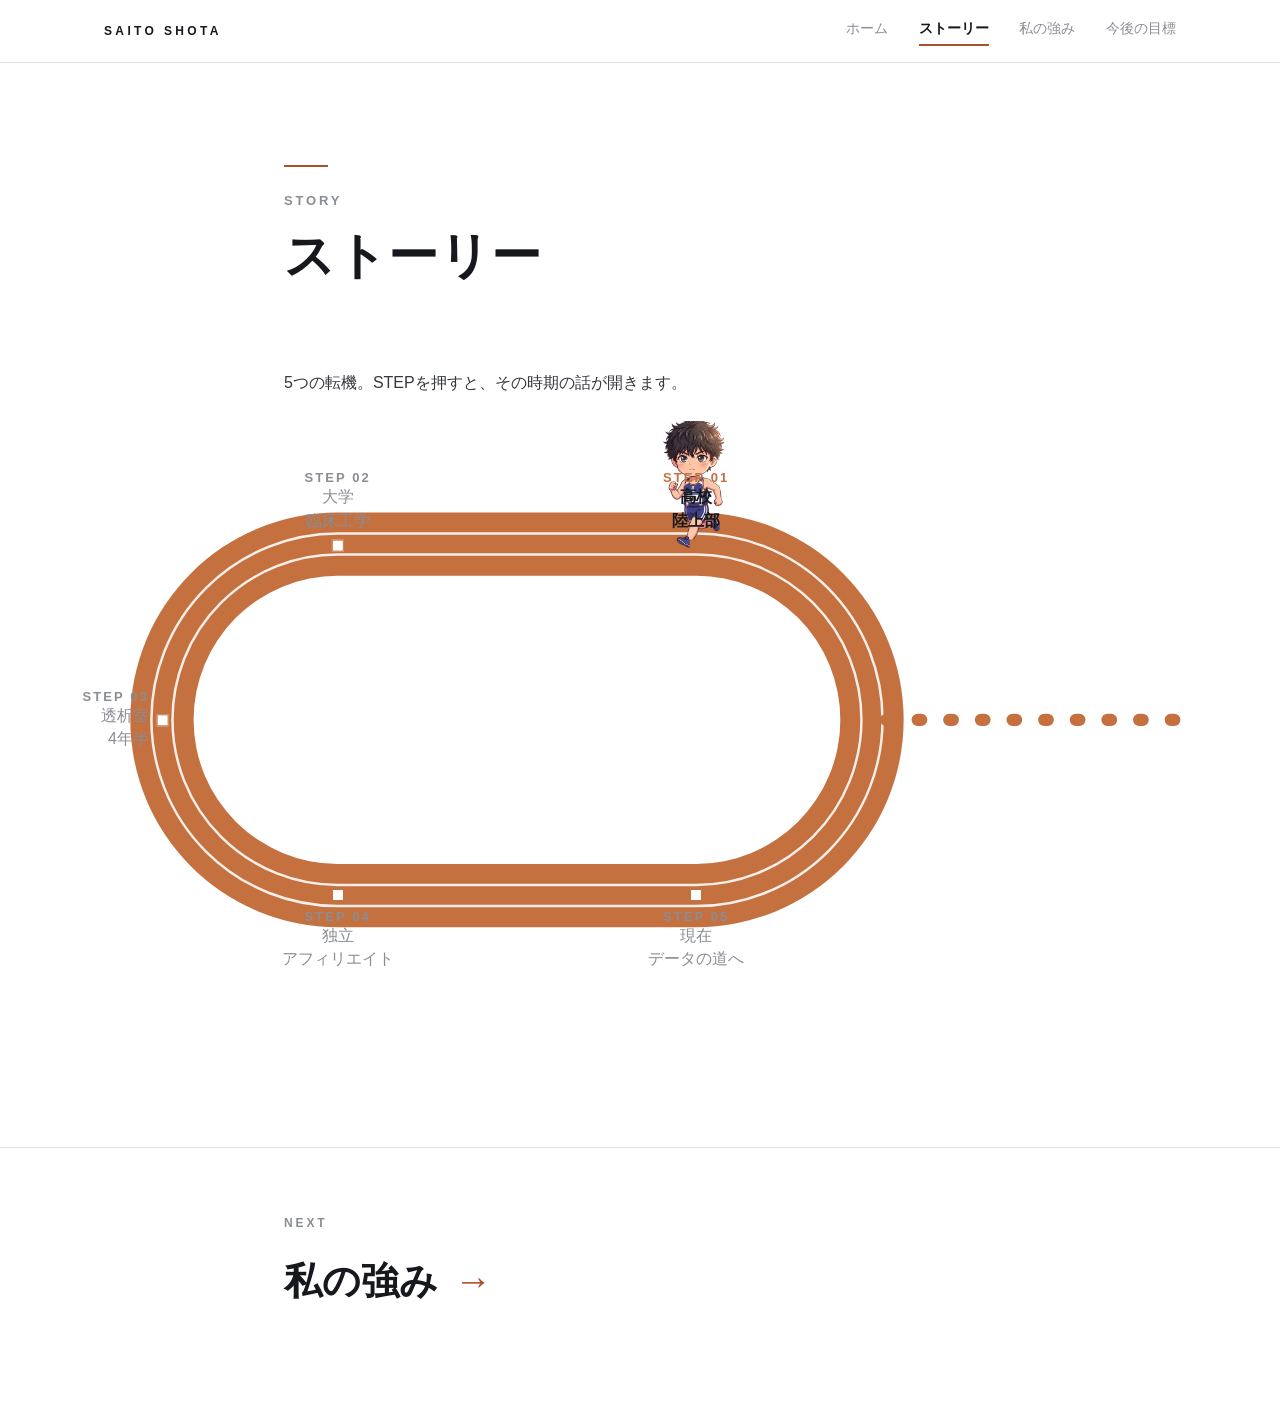
==== story.html @ f9eaf0aa "Add files via upload" ====
<!DOCTYPE html>
<html lang="ja">
<head>
  <meta charset="UTF-8">
  <meta name="viewport" content="width=device-width, initial-scale=1.0">
  <title>ストーリー｜斎藤奨大</title>
  <meta name="description" content="高校の陸上部からデータコンサルタントまで。5つの転機を振り返ります。">
  <link rel="stylesheet" href="css/style.css">
</head>
<body>

<!-- ===== 全ページ共通のメニュー ===== -->
<header class="site-nav">
  <div class="wrap">
    <a class="site-name" href="index.html">SAITO SHOTA</a>
    <nav>
      <a href="index.html">ホーム</a>
      <a href="story.html" class='is-current'>ストーリー</a>
      <a href="strengths.html">私の強み</a>
      <a href="strengths.html#vision">今後の目標</a>
    </nav>
  </div>
</header>



<main class="page-top">


<!-- ここだけトラックの茶色が主役。青は見出しだけ -->
<section id="story">
  <div class="wrap">

    <h1 class="sec-head fade">
      <span class="en">STORY</span>
      <span class="ja">ストーリー</span>
    </h1>

    <p class="fade">5つの転機。STEPを押すと、その時期の話が開きます。</p>

  </div>

  <div class="tl fade" role="tablist" aria-label="これまでの歩み">

    <svg class="tl-oval" viewBox="0 0 660 340" aria-hidden="true">
      <rect class="surface" x="40" y="52" width="440" height="236" rx="118"/>
      <rect class="infield" x="76" y="88" width="368" height="164" rx="82"/>
      <rect class="lane" x="52" y="64" width="416" height="212" rx="106"/>
      <rect class="lane" x="64" y="76" width="392" height="188" rx="94"/>
      <path class="exit" d="M470 170 L646 170"/>

      <g class="oval-runner">
        <image class="oval-runner-body" href="images/runner.png"
               x="-23" y="-73" width="46" height="76"/>
      </g>
    </svg>

      <button type="button" class="tl-btn p1" role="tab"
              data-step="01" aria-selected="false">
        <span class="tl-dot"></span>
        <span class="tl-text">
          <span class="tl-step">STEP 01</span>
          <span class="tl-label">高校<br>陸上部</span>
        </span>
      </button>
      <button type="button" class="tl-btn p2" role="tab"
              data-step="02" aria-selected="false">
        <span class="tl-dot"></span>
        <span class="tl-text">
          <span class="tl-step">STEP 02</span>
          <span class="tl-label">大学<br>臨床工学</span>
        </span>
      </button>
      <button type="button" class="tl-btn p3" role="tab"
              data-step="03" aria-selected="false">
        <span class="tl-dot"></span>
        <span class="tl-text">
          <span class="tl-step">STEP 03</span>
          <span class="tl-label">透析室<br>4年半</span>
        </span>
      </button>
      <button type="button" class="tl-btn p4" role="tab"
              data-step="04" aria-selected="false">
        <span class="tl-dot"></span>
        <span class="tl-text">
          <span class="tl-step">STEP 04</span>
          <span class="tl-label">独立<br>アフィリエイト</span>
        </span>
      </button>
      <button type="button" class="tl-btn p5" role="tab"
              data-step="05" aria-selected="false">
        <span class="tl-dot"></span>
        <span class="tl-text">
          <span class="tl-step">STEP 05</span>
          <span class="tl-label">現在<br>データの道へ</span>
        </span>
      </button>

  </div>


</section>


</main>


<footer>
  <div class="wrap">
    <a class="next" href="strengths.html">
      <span class="next-label">NEXT</span>
      <span class="next-title">私の強み<span class="next-arrow">→</span></span>
    </a>
  </div>
</footer>


<!-- ============================================================ -->
<!-- ここからモーダル。STEPを押すと中身が入れ替わって表示される      -->
<!-- ============================================================ -->
<div class="modal" id="story-modal" hidden>

  <div class="modal-overlay" data-close></div>

  <div class="modal-box" role="dialog" aria-modal="true" aria-label="これまでの歩みの詳細">

    <button type="button" class="modal-close" data-close aria-label="閉じる">×</button>

      <article class="ep" data-step="01" hidden>

        <div>
          <h2>3年目に、関東大会へ</h2>
          <p class="ep-body">高校3年間のほとんどを陸上に使いました。400mは最後の100mが一番苦しくて、「もう走れない」と何度も思う競技です。1、2年生は県大会止まり。それでも走り続けた3年生の県大会で6位に入り、<span class="mk">関東大会</span>の切符を取りました。</p>

        <p class="ep-point">49<span class="unit">秒</span>97<small>400m 自己ベスト</small></p>

        <p><span class="tag">STRENGTH　継続力</span></p>
        </div>

        <div class="ep-photo">
          <img src="images/track.jpg" alt="関東大会に出場した4×400mリレーのメンバー">
        </div>
      </article>

      <article class="ep" data-step="02" hidden>

        <div>
          <h2>ドラマを見て、医療を選んだ</h2>
          <p class="ep-body">きっかけは高校生のとき見た『医龍』でした。一人の患者さんを助けるために、医師も看護師も臨床工学技士も動く。あの姿に引っ張られて杏林大学へ進みました。実習で理想との差に戸惑っても、4年間続けられたのはその気持ちが残っていたからです。</p>

        <p><span class="tag">STRENGTH　責任感</span></p>
        </div>

        <div class="ep-photo">
          <img src="images/graduation.jpg" alt="杏林大学の卒業式で撮影した写真">
        </div>
      </article>

      <article class="ep no-photo" data-step="03" hidden>

        <div>
          <h2>透析室で、40名を担当した</h2>
          <p class="ep-body">臨床工学技士として、透析の現場に<span class="mk">4年半</span>立ちました。担当は40名、1日に10名ほど。装置の設定ひとつが患者さんの体調に直結するので、確認は二重に、違和感はその場で医師や看護師へ。一人で完結する仕事は、一つもありませんでした。</p>

        <p class="ep-point">40<span class="unit">名</span><small>担当患者数（1日あたり10名）</small></p>

        <p><span class="tag">STRENGTH　責任感</span></p>
        </div>

      </article>

      <article class="ep" data-step="04" hidden>

        <div>
          <h2>収入ゼロの1年を経て、独立した</h2>
          <p class="ep-body">コロナ禍に副業で始めたゲーム系のアフィリエイトで独立しました。<span class="mk">最初の1年は、ほぼ収入なし</span>。アクセス数と成約率を見て、どこを直せば数字が動くかを考える。それが面白くて、気づけば時間を忘れていました。</p>

        <p class="ep-point">0<span class="unit">円</span> → 100<span class="unit">万円</span><small>月間収益（1年目 → 2年目以降）</small></p>

        <p><span class="tag">STRENGTH　改善力</span></p>
        </div>

        <div class="ep-photo">
          <img src="images/affiliate.jpg" alt="運営していたスマホゲーム紹介サイト">
        </div>
      </article>

      <article class="ep no-photo" data-step="05" hidden>

        <div>
          <h2>30歳から、データの道へ</h2>
          <p class="ep-body">アフィリエイトのあと、もう一度透析の現場に戻って2年働きました。それでも、数字を見て直していたあの時間が頭から離れず、もっと大きな課題にチームで向き合いたいと思うように。未経験ですが、年齢を理由に諦めたくありませんでした。</p>
        </div>

      </article>

  </div>
</div>

<script src="js/main.js"></script>

</body>
</html>
---- css/style.css ----
/* 斎藤奨大｜自己紹介サイト
   WHITE × BLUE × TRACK

   [1] 色・文字サイズ   [2] リセット      [3] 文字      [4] 幅と余白
   [5] 見出し           [6] Home          [7] About     [8] Story（トラック）
   [9] Storyモーダル    [10] Strengths    [11] Vision   [12] 動き
   [13] スマホ                                                        */


/* ---------- [1] 色・文字サイズ ---------- */

:root {
  /* 色。ここを変えるとサイト全体が変わります */
  --ink:       #16181d;   /* 見出し・沈む面 */
  --body:      #35383f;   /* 本文 */
  --sub:       #8a8d94;   /* 補足 */
  --accent:    #a9522f;   /* 唯一の色。線・数字・マーカー */
  --vision:    #35547d;   /* Visionの色面。「責任感」の円と同じ青 */
  --track:     #c4703f;   /* Storyのトラック面。accentと同系 */
  --tint:      #f2e3da;   /* マーカーの薄い色 */
  --line:      #e6e3df;
  --white:     #ffffff;

  /* 文字サイズ。clamp(最小, 可変, 最大) */
  --t-hero:    clamp(32px, 4.2vw, 48px);
  --t-section: clamp(30px, 4.2vw, 50px);
  --t-lead:    clamp(23px, 2.6vw, 33px);
  --t-body:    clamp(16px, 1.15vw, 18px);
  --t-small:   15px;
  --t-label:   13px;

  --gap-section: clamp(88px, 10vw, 150px);
  --width: 760px;

  --font: -apple-system, BlinkMacSystemFont, "Hiragino Kaku Gothic ProN",
          "Hiragino Sans", "Yu Gothic", YuGothic, Meiryo, sans-serif;
}


/* ---------- [2] リセット ---------- */

* { margin: 0; padding: 0; box-sizing: border-box; }

/* メニューを押したとき、なめらかに移動する */
html { scroll-behavior: smooth; }
img { max-width: 100%; height: auto; display: block; }
body { overflow-x: hidden; }


/* ---------- [3] 文字 ---------- */

body {
  font-family: var(--font);
  font-size: var(--t-body);
  line-height: 1.85;
  font-weight: 400;
  color: var(--body);
  background: var(--white);
  font-feature-settings: "palt";
  -webkit-font-smoothing: antialiased;
}

p { margin-bottom: 1.5em; }
p:last-child { margin-bottom: 0; }

a { color: var(--accent); text-decoration: none; }

/* 重要な言葉だけ。1セクションに1〜2箇所まで */
.mk {
  background: linear-gradient(transparent 62%, var(--tint) 62%);
  font-weight: 600;
  padding: 0 2px;
}

/* 色の面の上での強調。マーカーが使えないので線で示す */
.em {
  font-weight: 600;
  border-bottom: 2px solid var(--track);
  padding-bottom: 2px;
}


/* ---------- [4] 幅と余白 ---------- */

.wrap {
  width: 100%;
  max-width: var(--width);
  margin: 0 auto;
  padding: 0 24px;
}

main > section { padding-bottom: var(--gap-section); }


/* ---------- 全ページ共通のメニュー ---------- */

.site-nav {
  position: sticky;
  top: 0;
  z-index: 100;
  background: var(--white);
  border-bottom: 1px solid var(--line);
}

.site-nav .wrap {
  max-width: 1120px;
  display: flex;
  align-items: center;
  justify-content: space-between;
  gap: 24px;
  height: 62px;
}

.site-name {
  font-size: 12px;
  letter-spacing: 0.28em;
  font-weight: 600;
  color: var(--ink);
}

.site-nav nav { display: flex; gap: clamp(16px, 2.4vw, 34px); }

.site-nav nav a {
  font-size: 14px;
  color: var(--sub);
  transition: color 0.25s;
}

.site-nav nav a:hover { color: var(--ink); }

/* いま開いているページだけ、下に線を引く */
.site-nav nav a.is-current {
  color: var(--ink);
  font-weight: 600;
  border-bottom: 2px solid var(--accent);
  padding-bottom: 3px;
}

/* 2・3ページ目は上に余白をつける */
.page-top { padding-top: clamp(72px, 8vw, 130px); }


/* ---------- [5] 見出し ---------- */
/* 日本語が主役。英語は小さく添えるだけ */

.sec-head { display: block; margin-bottom: clamp(48px, 6vw, 88px); }

/* 共通モチーフの一本線 */
.sec-head::before {
  content: "";
  display: block;
  width: 44px;
  height: 2px;
  background: var(--accent);
  margin-bottom: 22px;
}

.sec-head .en {
  display: block;
  font-size: var(--t-label);
  letter-spacing: 0.22em;
  font-weight: 600;
  color: var(--sub);
  margin-bottom: 10px;
}

.sec-head .ja {
  display: block;
  font-size: var(--t-section);
  font-weight: 600;
  line-height: 1.35;
  letter-spacing: 0.02em;
  color: var(--ink);
}


/* ---------- [6] Home ---------- */

.hero .wrap { max-width: 1120px; }

.hero {
  min-height: 92vh;
  display: flex;
  align-items: center;
  padding: 120px 0 80px;
}

.hero-inner { display: flex; gap: clamp(40px, 6vw, 72px); align-items: center; }
.hero-text { flex: 1.45; min-width: 0; }
.hero-photo { flex: 1; min-width: 0; }

/* 語の途中で改行されないようにする */
.nb { display: inline-block; }

.hero-name {
  font-size: var(--t-small);
  letter-spacing: 0.3em;
  color: var(--sub);
  margin-bottom: 28px;
}

/* Homeの一本線。スクロールで少しだけ伸びる */
.hero-line {
  width: 96px;
  height: 3px;
  background: var(--accent);
  margin-bottom: 26px;
  transition: width 1.4s cubic-bezier(0.2, 0, 0.2, 1);
}

.hero h1 {
  font-size: var(--t-hero);
  font-weight: 600;
  line-height: 1.3;
  letter-spacing: 0.01em;
  color: var(--ink);
  margin-bottom: 30px;
}

.hero-sub { color: var(--body); margin-bottom: 44px; }


/* ---------- [7] About ---------- */
/* 上段：文章｜プロフィール　下段：野球｜アーティスト */

.about-grid { display: grid; gap: clamp(52px, 6vw, 84px); }

/* 「文章＋プロフィール」で1領域、「野球＋アーティスト」で1領域 */
.ab-row {
  display: grid;
  grid-template-columns: 1fr 1fr;
  gap: clamp(36px, 4vw, 56px);
  align-items: start;
}

.ab-row + .ab-row {
  border-top: 1px solid var(--line);
  padding-top: clamp(48px, 5vw, 76px);
}

.about-grid h3 {
  font-size: var(--t-small);
  font-weight: 600;
  letter-spacing: 0.14em;
  color: var(--sub);
  margin-bottom: 18px;
}

.about-grid img {
  width: 100%;
  aspect-ratio: 4 / 3;
  object-fit: cover;
  margin-bottom: 18px;
}

.about-grid table { width: 100%; border-collapse: collapse; font-size: var(--t-small); }

.about-grid th,
.about-grid td {
  padding: 13px 0;
  border-bottom: 1px solid var(--line);
  text-align: left;
  vertical-align: top;
  line-height: 1.7;
}

.about-grid th { width: 104px; font-weight: 400; color: var(--sub); }


/* ---------- [8] Story（トラック） ---------- */
/* ここだけ WHITE × TRACK。青は見出しと小さなUIだけ */

.tl {
  position: relative;
  width: min(96vw, 1160px);
  aspect-ratio: 660 / 340;
  margin: 24px auto 0;   /* auto で左右の余白を均等にする */
}

.tl-oval { display: block; width: 100%; height: 100%; }

.tl-oval .surface { fill: var(--track); }
.tl-oval .infield { fill: var(--white); }
.tl-oval .lane { fill: none; stroke: #f6efe9; stroke-width: 1.4; }

/* 1周したあと、外へ延びていく道 */
.tl-oval .exit {
  fill: none;
  stroke: var(--track);
  stroke-width: 7;
  stroke-linecap: round;
  stroke-dasharray: 2 16;
}

/* STEPのボタン。印と文字をまとめてクリックできる */
.tl-btn {
  position: absolute;
  display: flex;
  align-items: center;
  gap: 8px;
  padding: 9px;
  font-family: inherit;
  background: none;
  border: none;
  cursor: pointer;
  color: var(--sub);
  transition: color 0.2s, scale 0.2s;
}

.tl-btn:hover,
.tl-btn:focus-visible { color: var(--ink); scale: 1.06; }
.tl-btn.is-active { color: var(--ink); }

.tl-dot {
  flex: 0 0 auto;
  width: 12px;
  height: 12px;
  background: var(--white);
  border: 1px solid var(--track);
  transition: background 0.25s;
}

.tl-btn.is-active .tl-dot { background: var(--track); }

.tl-step {
  display: block;
  font-size: 13px;
  letter-spacing: 0.16em;
  font-weight: 600;
}

.tl-btn.is-active .tl-step { color: var(--track); }
.tl-label { display: block; font-size: 16px; line-height: 1.45; white-space: nowrap; }
.tl-btn.is-active .tl-label { font-weight: 600; }

/* 5つの通過点の位置 */
.tl-btn.p1 { left: 54.85%; top: 20.59%; flex-direction: column-reverse; translate: -50% calc(-100% + 16px); }
.tl-btn.p2 { left: 23.94%; top: 20.59%; flex-direction: column-reverse; translate: -50% calc(-100% + 16px); }
.tl-btn.p3 { left: 8.79%;  top: 50%;    flex-direction: row-reverse;    translate: calc(-100% + 16px) -50%; }
.tl-btn.p4 { left: 23.94%; top: 79.41%; flex-direction: column;         translate: -50% -16px; }
.tl-btn.p5 { left: 54.85%; top: 79.41%; flex-direction: column;         translate: -50% -16px; }

.tl-btn.p3 .tl-text { text-align: right; }

/* レーンの上を走る人物 */
.oval-runner {
  offset-path: path("M362 70 L158 70 A100 100 0 0 0 158 270 L362 270 A100 100 0 0 0 362 70");
  offset-rotate: 0deg;
  offset-distance: 0%;
  transition: offset-distance 1.2s cubic-bezier(0.45, 0, 0.2, 1);
}

.oval-runner-body { animation: bob 0.42s ease-in-out infinite alternate; }

.tl[data-step="01"] .oval-runner { offset-distance: 0%; }
.tl[data-step="02"] .oval-runner { offset-distance: 19.7%; }
.tl[data-step="03"] .oval-runner { offset-distance: 34.8%; }
.tl[data-step="04"] .oval-runner { offset-distance: 50%; }
.tl[data-step="05"] .oval-runner { offset-distance: 69.7%; }

/* イラストは左向き。下の直線と右カーブは右へ進むので、そこだけ反転させる */
.tl[data-step="03"] .oval-runner-body,
.tl[data-step="04"] .oval-runner-body,
.tl[data-step="05"] .oval-runner-body { scale: -1 1; }

@keyframes bob {
  from { transform: translateY(0); }
  to   { transform: translateY(-3px); }
}

@supports not (offset-path: path("M0 0 L1 1")) {
  .oval-runner { transform: translate(362px, 70px); }
}


/* ---------- [9] Storyモーダル ---------- */
/* ここがモーダルの見た目です */

.modal {
  position: fixed;
  inset: 0;
  z-index: 200;
  display: flex;
  align-items: center;
  justify-content: center;
  padding: 24px;
}

.modal[hidden] { display: none; }

.modal-overlay {
  position: absolute;
  inset: 0;
  background: rgba(16, 18, 22, 0.66);
  opacity: 0;
  transition: opacity 0.3s ease;
}

.modal-box {
  position: relative;
  width: 78%;
  max-width: 900px;
  max-height: 88vh;
  overflow-y: auto;
  background: var(--white);
  border-radius: 3px;
  padding: clamp(36px, 4vw, 56px);
  opacity: 0;
  scale: 0.97;
  transition: opacity 0.3s ease, scale 0.3s ease;
}

.modal.is-open .modal-overlay { opacity: 1; }
.modal.is-open .modal-box { opacity: 1; scale: 1; }

.modal-close {
  position: absolute;
  top: 14px;
  right: 14px;
  width: 40px;
  height: 40px;
  font-family: inherit;
  font-size: 22px;
  line-height: 1;
  color: var(--sub);
  background: none;
  border: none;
  cursor: pointer;
  transition: color 0.2s;
}

.modal-close:hover { color: var(--track); }

.ep[hidden] { display: none; }

/* 左：文章　右：写真 */
.ep {
  display: grid;
  grid-template-columns: 1fr 0.85fr;
  gap: clamp(28px, 3.4vw, 48px);
  align-items: start;
}

.ep.no-photo { grid-template-columns: 1fr; max-width: 620px; }

.ep h2 {
  font-size: var(--t-lead);
  font-weight: 600;
  line-height: 1.4;
  color: var(--ink);
  margin-bottom: 20px;
}

.ep-body { margin-bottom: 26px; }

/* 印象的な一言、または数字 */
.ep-point {
  font-size: clamp(19px, 2vw, 26px);
  font-weight: 600;
  line-height: 1.5;
  color: var(--track);
  padding-left: 16px;
  border-left: 3px solid var(--track);
  margin-bottom: 26px;
}

.ep-point .unit { font-size: 0.55em; font-weight: 500; }
.ep-point small { display: block; font-size: 14px; font-weight: 400; color: var(--sub); margin-top: 6px; }

/* STRENGTH タグ */
.tag {
  display: inline-block;
  font-size: 12px;
  letter-spacing: 0.16em;
  font-weight: 600;
  color: var(--white);
  background: var(--ink);
  padding: 6px 14px;
  border-radius: 2px;
}

.ep-photo img { width: 100%; aspect-ratio: 4 / 5; object-fit: cover; border-radius: 2px; }


/* ---------- [10] Strengths ---------- */
/* 写真がないぶん、色を塗った円で3つを見せる */

.st-grid {
  position: relative;
  left: 50%;
  translate: -50%;
  width: min(94vw, 940px);
  display: grid;
  grid-template-columns: repeat(3, 1fr);
  gap: clamp(28px, 3.6vw, 56px);
}

.st { text-align: center; }

/* 円と一言は中央、説明文は左揃えにして読みやすくする */
.st-body { text-align: left; }

/* 塗りつぶした円。このセクションの主役 */
.st-circle {
  width: min(100%, 200px);
  aspect-ratio: 1;
  border-radius: 50%;
  color: var(--white);
  display: flex;
  align-items: center;
  justify-content: center;
  margin: 0 auto clamp(26px, 3vw, 36px);
  font-size: clamp(21px, 2.2vw, 28px);
  font-weight: 600;
  letter-spacing: 0.08em;
}

/* 3つとも違う色。明るさをそろえて「1セット」に見せる */
.st-circle.c1 { background: #b85e36; }   /* テラコッタ。トラックと同系 */
.st-circle.c2 { background: #3d6b58; }   /* 深い緑 */
.st-circle.c3 { background: #35547d; }   /* 深い青 */

.st-quote {
  font-size: clamp(17px, 1.6vw, 21px);
  font-weight: 600;
  line-height: 1.75;
  color: var(--ink);
  margin-bottom: 18px;
}

.st-body {
  font-size: var(--t-small);
  line-height: 2.05;
  margin-bottom: 22px;
}

.roots {
  font-size: 12px;
  letter-spacing: 0.14em;
  font-weight: 600;
  color: var(--sub);
}


/* ---------- [11] Vision ---------- */
/* 画面いっぱいの青で締める。サイトで色を敷くのはここだけ */

.vision {
  background: var(--vision);
  color: var(--white);
  padding: clamp(96px, 11vw, 165px) 0;
}

main > section.vision { padding-bottom: clamp(96px, 11vw, 165px); }

.vision .sec-head::before { background: var(--track); }
.vision .sec-head .en { color: rgba(255, 255, 255, 0.6); }
.vision .sec-head .ja { color: var(--white); }

.vision-statement {
  font-size: clamp(28px, 4vw, 50px);
  font-weight: 600;
  line-height: 1.5;
  letter-spacing: 0.01em;
  color: var(--white);
  margin-bottom: clamp(44px, 5vw, 68px);
}

/* 文の下に引く一本線。トラックと同じ色 */
.vision-statement::after {
  content: "";
  display: block;
  width: 72px;
  height: 3px;
  background: var(--track);
  margin-top: clamp(28px, 3vw, 40px);
}

.vision-body { max-width: 620px; color: rgba(255, 255, 255, 0.88); }
.vision-body p { margin-bottom: 1.7em; }


/* ---------- フッター（次のページへの導線） ---------- */

footer {
  border-top: 1px solid var(--line);
  padding: clamp(44px, 5vw, 68px) 0 clamp(60px, 7vw, 92px);
}

.next { display: block; }

.next-label {
  display: block;
  font-size: 12px;
  letter-spacing: 0.24em;
  font-weight: 600;
  color: var(--sub);
  margin-bottom: 12px;
}

.next-title {
  display: flex;
  align-items: center;
  gap: 16px;
  font-size: clamp(24px, 3vw, 38px);
  font-weight: 600;
  color: var(--ink);
  transition: gap 0.3s;
}

.next:hover .next-title { gap: 28px; }
.next-arrow { color: var(--accent); }

/* 最後のページだけ、締めくくりの文を出す */
.closing p { color: var(--body); }

.foot-name {
  margin-top: 26px;
  font-size: 13px;
  letter-spacing: 0.34em;
  color: var(--sub);
}


/* ---------- [12] 動き ---------- */
/* フェードアップ1種類だけ。Strengthsのみ時間差 */

.fade {
  opacity: 0;
  translate: 0 30px;
  transition: opacity 1s ease, translate 1s ease;
}

.fade.is-in { opacity: 1; translate: 0 0; }

.st-grid > *:nth-child(2) { transition-delay: 0.12s; }
.st-grid > *:nth-child(3) { transition-delay: 0.24s; }

@media (prefers-reduced-motion: reduce) {
  html { scroll-behavior: auto; }
  .fade { opacity: 1; translate: 0 0; transition: none; }
  .hero-line { transition: none; }
  .oval-runner { transition: none; }
  .oval-runner-body { animation: none; }
  .modal-overlay, .modal-box { transition: none; }
}


/* ---------- [13] スマホ ---------- */

@media (max-width: 820px) {

  :root { --gap-section: 88px; }

  .wrap { padding: 0 22px; }

  .site-nav .wrap { height: 54px; }
  .site-nav nav { gap: 14px; }
  .site-nav nav a { font-size: 13px; }
  .site-name { font-size: 11px; letter-spacing: 0.18em; }
  .page-top { padding-top: 56px; }
  .hero { min-height: auto; padding: 56px 0 64px; }
  .hero-inner { flex-direction: column-reverse; align-items: stretch; gap: 34px; }
  .hero-photo { max-width: 280px; }
  .about-grid { gap: 44px; }
  .ab-row { grid-template-columns: 1fr; gap: 40px; }
  .ab-row + .ab-row { padding-top: 44px; }

  .tl { width: 100vw; }
  .tl-step { display: none; }
  .tl-label { font-size: 13px; }
  .tl-dot { width: 9px; height: 9px; }
  .tl-btn { gap: 6px; padding: 7px; }
  .oval-runner-body { width: 34px; height: 56px; x: -17; y: -54; }

  .modal { padding: 12px; }
  .modal-box { width: 94%; max-height: 90vh; padding: 44px 20px 28px; }
  .modal-close { top: 6px; right: 6px; }

  .ep, .ep.no-photo { grid-template-columns: 1fr; gap: 24px; }
  .ep-photo { order: -1; }
  .ep-photo img { aspect-ratio: 3 / 2; }

  .st-grid { width: 100%; left: 0; translate: 0; grid-template-columns: 1fr; gap: 48px; }
  .st-circle { width: 170px; }
  .st-grid > * { transition-delay: 0s; }

  .vision-body { max-width: none; }
  .vision-statement::after { width: 56px; }
  .vision-statement::after { width: 56px; }
}
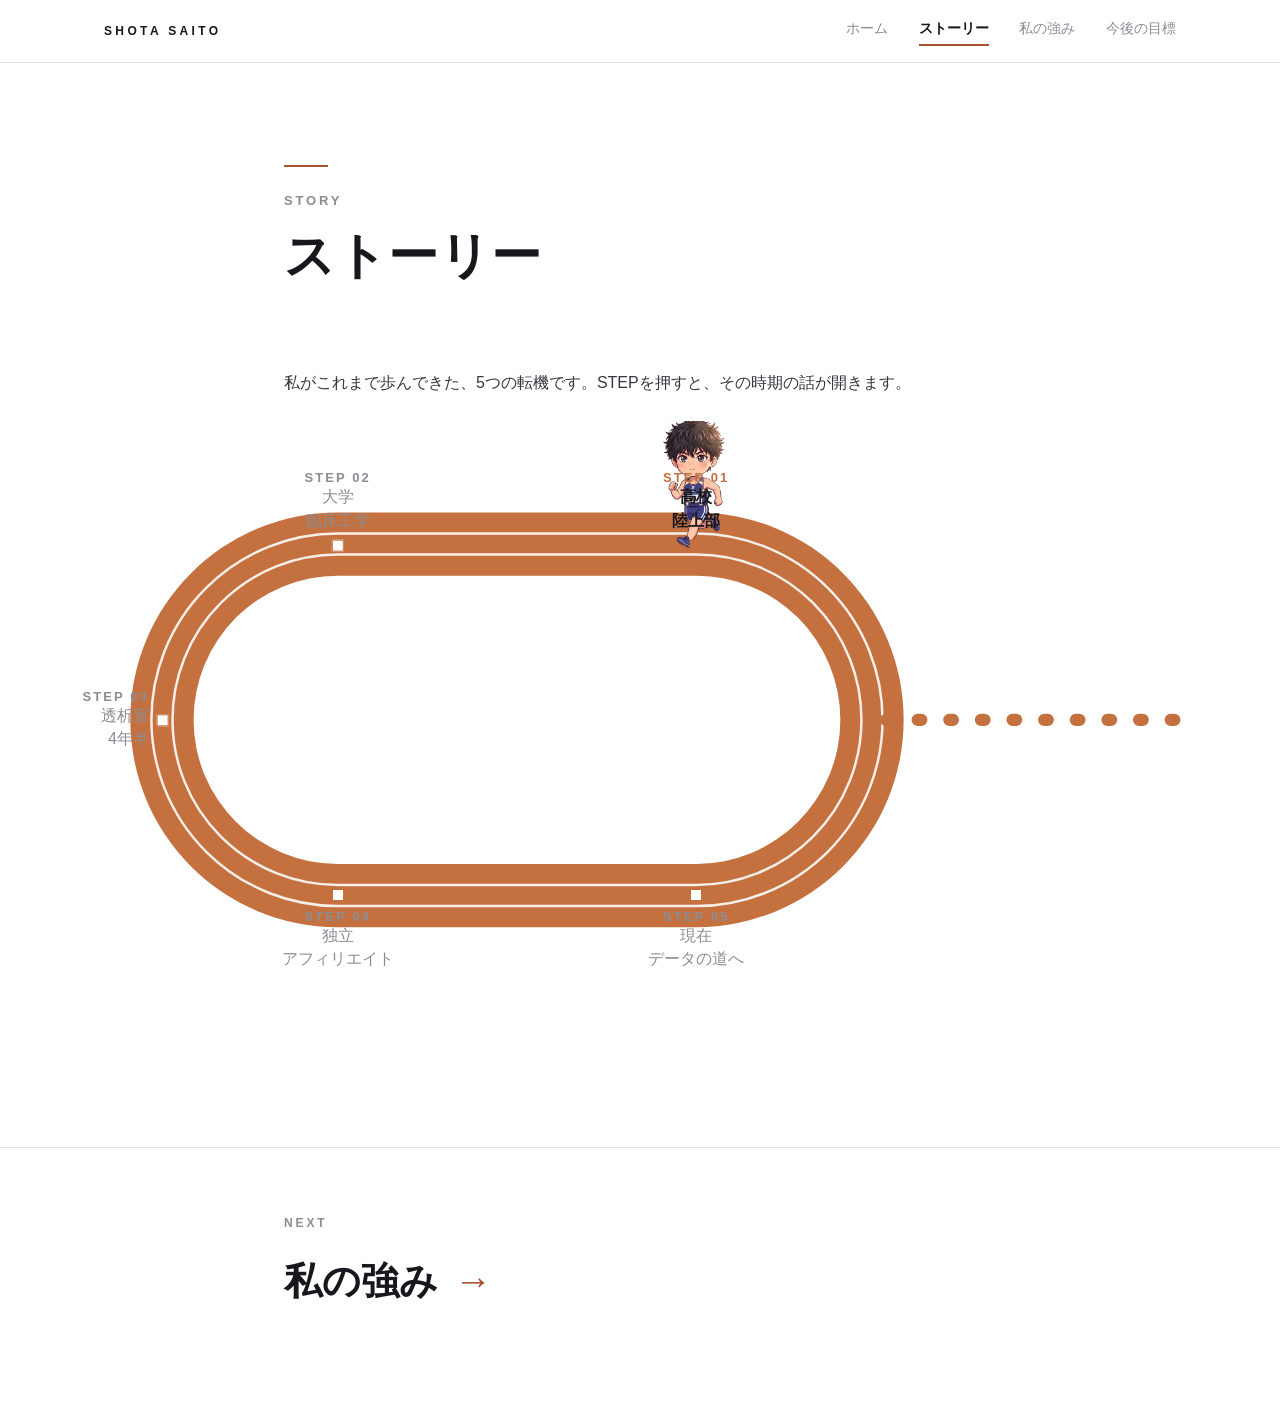
==== commit 08295613: "Add files via upload" ====
--- a/story.html
+++ b/story.html
@@ -9,13 +9,14 @@
 </head>
 <body>
 
+
 <!-- ===== 全ページ共通のメニュー ===== -->
 <header class="site-nav">
   <div class="wrap">
-    <a class="site-name" href="index.html">SAITO SHOTA</a>
+    <a class="site-name" href="index.html">SHOTA SAITO</a>
     <nav>
       <a href="index.html">ホーム</a>
-      <a href="story.html" class='is-current'>ストーリー</a>
+      <a href="story.html" class="is-current">ストーリー</a>
       <a href="strengths.html">私の強み</a>
       <a href="strengths.html#vision">今後の目標</a>
     </nav>
@@ -23,11 +24,10 @@
 </header>
 
 
-
 <main class="page-top">
 
 
-<!-- ここだけトラックの茶色が主役。青は見出しだけ -->
+<!-- ===== ストーリー ===== -->
 <section id="story">
   <div class="wrap">
 
@@ -36,7 +36,7 @@
       <span class="ja">ストーリー</span>
     </h1>
 
-    <p class="fade">5つの転機。STEPを押すと、その時期の話が開きます。</p>
+    <p class="fade">私がこれまで歩んできた、5つの転機です。STEPを押すと、その時期の話が開きます。</p>
 
   </div>
 
@@ -97,8 +97,6 @@
       </button>
 
   </div>
-
-
 </section>
 
 
@@ -122,49 +120,51 @@
 
   <div class="modal-overlay" data-close></div>
 
-  <div class="modal-box" role="dialog" aria-modal="true" aria-label="これまでの歩みの詳細">
+  <div class="modal-box" role="dialog" aria-modal="true" aria-label="ストーリーの詳細">
 
     <button type="button" class="modal-close" data-close aria-label="閉じる">×</button>
 
       <article class="ep" data-step="01" hidden>
 
         <div>
-          <h2>3年目に、関東大会へ</h2>
-          <p class="ep-body">高校3年間のほとんどを陸上に使いました。400mは最後の100mが一番苦しくて、「もう走れない」と何度も思う競技です。1、2年生は県大会止まり。それでも走り続けた3年生の県大会で6位に入り、<span class="mk">関東大会</span>の切符を取りました。</p>
-
-        <p class="ep-point">49<span class="unit">秒</span>97<small>400m 自己ベスト</small></p>
-
-        <p><span class="tag">STRENGTH　継続力</span></p>
+          <h2>3年目に、関東大会出場</h2>
+          <p class="ep-body">僕にとって、高校3年間の青春は陸上でした。400mは最後の100mが一番苦しくて、「もう走れない」と何度も思う競技です。1、2年生は県大会止まり。それでも走り続けた3年生の県大会で6位に入り、<span class="mk">関東大会</span>の切符を掴みました。</p>
+
+          <p class="ep-point">49<span class="unit">秒</span>97<small>400m 自己ベスト</small></p>
+
+          <p><span class="tag">STRENGTH　継続力</span></p>
         </div>
 
         <div class="ep-photo">
           <img src="images/track.jpg" alt="関東大会に出場した4×400mリレーのメンバー">
         </div>
+
       </article>
 
       <article class="ep" data-step="02" hidden>
 
         <div>
-          <h2>ドラマを見て、医療を選んだ</h2>
-          <p class="ep-body">きっかけは高校生のとき見た『医龍』でした。一人の患者さんを助けるために、医師も看護師も臨床工学技士も動く。あの姿に引っ張られて杏林大学へ進みました。実習で理想との差に戸惑っても、4年間続けられたのはその気持ちが残っていたからです。</p>
-
-        <p><span class="tag">STRENGTH　責任感</span></p>
+          <h2>ドラマを見て、医療の道に進んだ</h2>
+          <p class="ep-body">きっかけは、高校生のときに見た『医龍』でした。一人の患者さんを助けるために、医師も看護師も臨床工学技士も動く。あの姿に感動して、杏林大学へ進学しました。実習で心が折れそうなときもありましたが、4年間続けられたのは、あのときの気持ちを大事にしていたからです。</p>
+
+          <p><span class="tag">STRENGTH　責任感</span></p>
         </div>
 
         <div class="ep-photo">
           <img src="images/graduation.jpg" alt="杏林大学の卒業式で撮影した写真">
         </div>
+
       </article>
 
       <article class="ep no-photo" data-step="03" hidden>
 
         <div>
-          <h2>透析室で、40名を担当した</h2>
-          <p class="ep-body">臨床工学技士として、透析の現場に<span class="mk">4年半</span>立ちました。担当は40名、1日に10名ほど。装置の設定ひとつが患者さんの体調に直結するので、確認は二重に、違和感はその場で医師や看護師へ。一人で完結する仕事は、一つもありませんでした。</p>
-
-        <p class="ep-point">40<span class="unit">名</span><small>担当患者数（1日あたり10名）</small></p>
-
-        <p><span class="tag">STRENGTH　責任感</span></p>
+          <h2>透析室で、40名の患者を担当した</h2>
+          <p class="ep-body">臨床工学技士として、透析の現場に<span class="mk">約4年半</span>在籍しました。患者数は40名。1人あたり10名を受け持って回していました。装置の操作や判断ひとつが患者さんの命に直結するプレッシャーが毎日ありましたが、その経験から、チームで働く重要性と仕事への責任感を培うことができました。</p>
+
+          <p class="ep-point">40<span class="unit">名</span><small>担当患者数（1人あたり10名を受け持ち）</small></p>
+
+          <p><span class="tag">STRENGTH　責任感</span></p>
         </div>
 
       </article>
@@ -173,29 +173,31 @@
 
         <div>
           <h2>収入ゼロの1年を経て、独立した</h2>
-          <p class="ep-body">コロナ禍に副業で始めたゲーム系のアフィリエイトで独立しました。<span class="mk">最初の1年は、ほぼ収入なし</span>。アクセス数と成約率を見て、どこを直せば数字が動くかを考える。それが面白くて、気づけば時間を忘れていました。</p>
-
-        <p class="ep-point">0<span class="unit">円</span> → 100<span class="unit">万円</span><small>月間収益（1年目 → 2年目以降）</small></p>
-
-        <p><span class="tag">STRENGTH　改善力</span></p>
+          <p class="ep-body">コロナ禍に副業で始めたゲーム系のアフィリエイトで独立しました。<span class="mk">最初の1年は、ほぼ収入なし</span>。アクセス数と成約率を見て、どこを直せば数字が動くかを考える。それが面白くて、気づけば時間を忘れるぐらい夢中になっていました。</p>
+
+          <p class="ep-point">0<span class="unit">円</span> → 100<span class="unit">万円</span><small>月間収益（1年目 → 2年目以降）</small></p>
+
+          <p><span class="tag">STRENGTH　改善力</span></p>
         </div>
 
         <div class="ep-photo">
           <img src="images/affiliate.jpg" alt="運営していたスマホゲーム紹介サイト">
         </div>
+
       </article>
 
       <article class="ep no-photo" data-step="05" hidden>
 
         <div>
           <h2>30歳から、データの道へ</h2>
-          <p class="ep-body">アフィリエイトのあと、もう一度透析の現場に戻って2年働きました。それでも、数字を見て直していたあの時間が頭から離れず、もっと大きな課題にチームで向き合いたいと思うように。未経験ですが、年齢を理由に諦めたくありませんでした。</p>
+          <p class="ep-body">アフィリエイトのあと、もう一度透析の現場に戻って2年働きました。それでも、数字を見て改善していたあの時間が頭から離れず、もっと大きな課題に組織で向き合いたいと思うように。未経験ですが、年齢を理由に諦めず、<span class="mk">何歳からでも挑戦できること</span>を証明したいです。</p>
         </div>
 
       </article>
 
   </div>
 </div>
+
 
 <script src="js/main.js"></script>
 
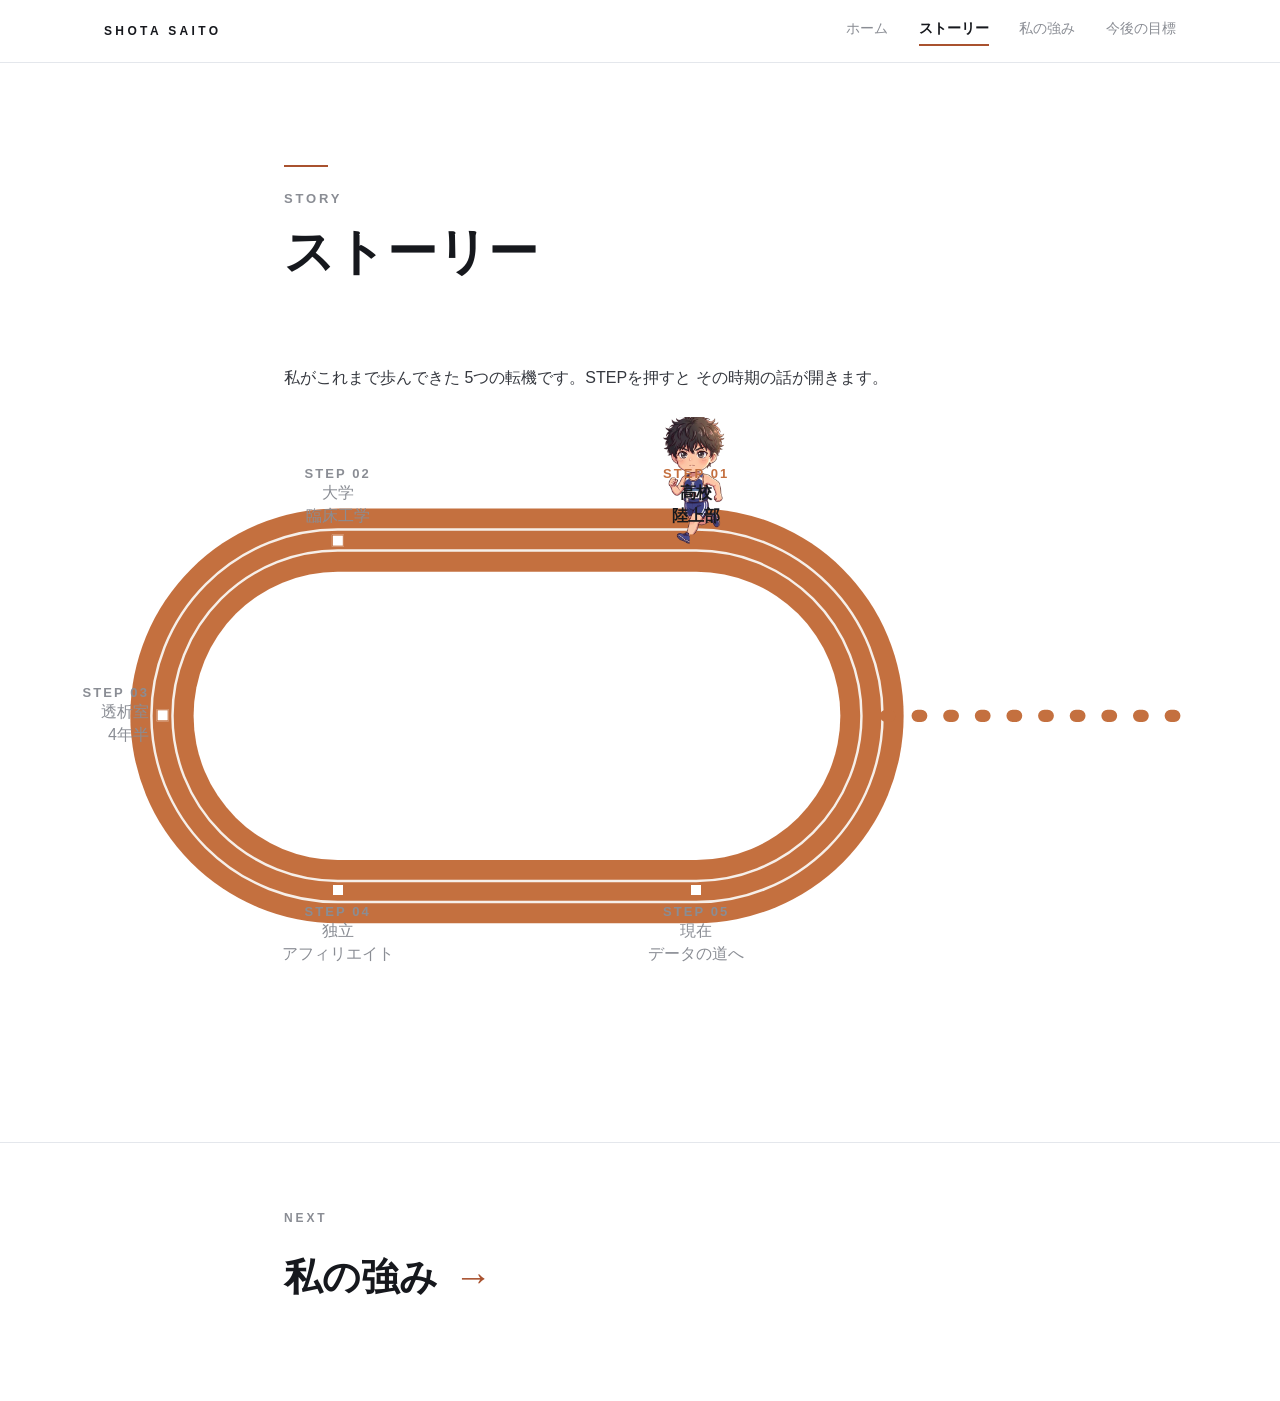
==== commit 1c566b74: "Add files via upload" ====
--- a/story.html
+++ b/story.html
@@ -36,7 +36,7 @@
       <span class="ja">ストーリー</span>
     </h1>
 
-    <p class="fade">私がこれまで歩んできた、5つの転機です。STEPを押すと、その時期の話が開きます。</p>
+    <p class="fade">私がこれまで歩んできた 5つの転機です。STEPを押すと その時期の話が開きます。</p>
 
   </div>
 
@@ -127,7 +127,7 @@
       <article class="ep" data-step="01" hidden>
 
         <div>
-          <h2>3年目に、関東大会出場</h2>
+          <h2>3年目に 関東大会出場</h2>
           <p class="ep-body">僕にとって、高校3年間の青春は陸上でした。400mは最後の100mが一番苦しくて、「もう走れない」と何度も思う競技です。1、2年生は県大会止まり。それでも走り続けた3年生の県大会で6位に入り、<span class="mk">関東大会</span>の切符を掴みました。</p>
 
           <p class="ep-point">49<span class="unit">秒</span>97<small>400m 自己ベスト</small></p>
@@ -144,7 +144,7 @@
       <article class="ep" data-step="02" hidden>
 
         <div>
-          <h2>ドラマを見て、医療の道に進んだ</h2>
+          <h2>ドラマを見て 医療の道に進んだ</h2>
           <p class="ep-body">きっかけは、高校生のときに見た『医龍』でした。一人の患者さんを助けるために、医師も看護師も臨床工学技士も動く。あの姿に感動して、杏林大学へ進学しました。実習で心が折れそうなときもありましたが、4年間続けられたのは、あのときの気持ちを大事にしていたからです。</p>
 
           <p><span class="tag">STRENGTH　責任感</span></p>
@@ -159,7 +159,7 @@
       <article class="ep no-photo" data-step="03" hidden>
 
         <div>
-          <h2>透析室で、40名の患者を担当した</h2>
+          <h2>透析室で 40名の患者を担当した</h2>
           <p class="ep-body">臨床工学技士として、透析の現場に<span class="mk">約4年半</span>在籍しました。患者数は40名。1人あたり10名を受け持って回していました。装置の操作や判断ひとつが患者さんの命に直結するプレッシャーが毎日ありましたが、その経験から、チームで働く重要性と仕事への責任感を培うことができました。</p>
 
           <p class="ep-point">40<span class="unit">名</span><small>担当患者数（1人あたり10名を受け持ち）</small></p>
@@ -172,7 +172,7 @@
       <article class="ep" data-step="04" hidden>
 
         <div>
-          <h2>収入ゼロの1年を経て、独立した</h2>
+          <h2>収入ゼロの1年を経て 独立した</h2>
           <p class="ep-body">コロナ禍に副業で始めたゲーム系のアフィリエイトで独立しました。<span class="mk">最初の1年は、ほぼ収入なし</span>。アクセス数と成約率を見て、どこを直せば数字が動くかを考える。それが面白くて、気づけば時間を忘れるぐらい夢中になっていました。</p>
 
           <p class="ep-point">0<span class="unit">円</span> → 100<span class="unit">万円</span><small>月間収益（1年目 → 2年目以降）</small></p>
@@ -189,7 +189,7 @@
       <article class="ep no-photo" data-step="05" hidden>
 
         <div>
-          <h2>30歳から、データの道へ</h2>
+          <h2>30歳から データの道へ</h2>
           <p class="ep-body">アフィリエイトのあと、もう一度透析の現場に戻って2年働きました。それでも、数字を見て改善していたあの時間が頭から離れず、もっと大きな課題に組織で向き合いたいと思うように。未経験ですが、年齢を理由に諦めず、<span class="mk">何歳からでも挑戦できること</span>を証明したいです。</p>
         </div>
 
--- a/css/style.css
+++ b/css/style.css
@@ -1,27 +1,39 @@
-/* 斎藤奨大｜自己紹介サイト
-   WHITE × BLUE × TRACK
-
-   [1] 色・文字サイズ   [2] リセット      [3] 文字      [4] 幅と余白
-   [5] 見出し           [6] Home          [7] About     [8] Story（トラック）
-   [9] Storyモーダル    [10] Strengths    [11] Vision   [12] 動き
-   [13] スマホ                                                        */
-
-
-/* ---------- [1] 色・文字サイズ ---------- */
+/* ============================================================
+   斎藤奨大｜自己紹介サイト
+
+   [1]  決めたこと（色・文字サイズ）
+   [2]  リセット
+   [3]  文字と強調
+   [4]  幅と余白
+   [5]  共通メニュー
+   [6]  セクション見出し
+   [7]  ホーム
+   [8]  私について
+   [9]  400mトラック
+   [10] トラックの詳細モーダル
+   [11] 私の強み
+   [12] 今後の目標
+   [13] フッター
+   [14] 動き
+   [15] スマホ対応
+   ============================================================ */
+
+
+/* ---------- [1] 決めたこと ---------- */
+/* 色と文字サイズはすべてここ。1行変えれば全ページに反映される */
 
 :root {
-  /* 色。ここを変えるとサイト全体が変わります */
-  --ink:       #16181d;   /* 見出し・沈む面 */
-  --body:      #35383f;   /* 本文 */
-  --sub:       #8a8d94;   /* 補足 */
-  --accent:    #a9522f;   /* 唯一の色。線・数字・マーカー */
-  --vision:    #35547d;   /* Visionの色面。「責任感」の円と同じ青 */
-  --track:     #c4703f;   /* Storyのトラック面。accentと同系 */
-  --tint:      #f2e3da;   /* マーカーの薄い色 */
-  --line:      #e6e3df;
-  --white:     #ffffff;
-
-  /* 文字サイズ。clamp(最小, 可変, 最大) */
+  --ink:    #16181d;   /* 見出し */
+  --body:   #35383f;   /* 本文 */
+  --sub:    #8a8d94;   /* 補足 */
+  --accent: #a9522f;   /* 線・強調 */
+  --tint:   #f7e2e2;   /* マーカーのピンク */
+  --track:  #c4703f;   /* トラックの色 */
+  --vision: #35547d;   /* 今後の目標の背景 */
+  --line:   #e4e7ec;
+  --white:  #ffffff;
+
+  /* clamp(最小, 画面幅に応じた値, 最大) */
   --t-hero:    clamp(32px, 4.2vw, 48px);
   --t-section: clamp(30px, 4.2vw, 50px);
   --t-lead:    clamp(23px, 2.6vw, 33px);
@@ -40,32 +52,35 @@
 /* ---------- [2] リセット ---------- */
 
 * { margin: 0; padding: 0; box-sizing: border-box; }
-
-/* メニューを押したとき、なめらかに移動する */
-html { scroll-behavior: smooth; }
 img { max-width: 100%; height: auto; display: block; }
 body { overflow-x: hidden; }
-
-
-/* ---------- [3] 文字 ---------- */
+html { scroll-behavior: smooth; }
+
+
+/* ---------- [3] 文字と強調 ---------- */
 
 body {
   font-family: var(--font);
   font-size: var(--t-body);
   line-height: 1.85;
-  font-weight: 400;
   color: var(--body);
   background: var(--white);
   font-feature-settings: "palt";
   -webkit-font-smoothing: antialiased;
 }
 
+h1, h2, h3 {
+  line-height: 1.5;
+  letter-spacing: 0.02em;
+  font-size: inherit;
+  font-weight: inherit;
+}
+
 p { margin-bottom: 1.5em; }
 p:last-child { margin-bottom: 0; }
-
 a { color: var(--accent); text-decoration: none; }
 
-/* 重要な言葉だけ。1セクションに1〜2箇所まで */
+/* ピンクのマーカー。1セクションに1〜2箇所まで */
 .mk {
   background: linear-gradient(transparent 62%, var(--tint) 62%);
   font-weight: 600;
@@ -78,6 +93,9 @@
   border-bottom: 2px solid var(--track);
   padding-bottom: 2px;
 }
+
+/* 語の途中で改行させない */
+.nb { display: inline-block; }
 
 
 /* ---------- [4] 幅と余白 ---------- */
@@ -91,8 +109,11 @@
 
 main > section { padding-bottom: var(--gap-section); }
 
-
-/* ---------- 全ページ共通のメニュー ---------- */
+/* 2ページ目以降の、メニュー直下の余白 */
+.page-top { padding-top: clamp(72px, 8vw, 130px); }
+
+
+/* ---------- [5] 共通メニュー ---------- */
 
 .site-nav {
   position: sticky;
@@ -104,11 +125,11 @@
 
 .site-nav .wrap {
   max-width: 1120px;
+  height: 62px;
   display: flex;
   align-items: center;
   justify-content: space-between;
   gap: 24px;
-  height: 62px;
 }
 
 .site-name {
@@ -128,7 +149,7 @@
 
 .site-nav nav a:hover { color: var(--ink); }
 
-/* いま開いているページだけ、下に線を引く */
+/* いま開いているページだけ下線を引く */
 .site-nav nav a.is-current {
   color: var(--ink);
   font-weight: 600;
@@ -136,16 +157,12 @@
   padding-bottom: 3px;
 }
 
-/* 2・3ページ目は上に余白をつける */
-.page-top { padding-top: clamp(72px, 8vw, 130px); }
-
-
-/* ---------- [5] 見出し ---------- */
+
+/* ---------- [6] セクション見出し ---------- */
 /* 日本語が主役。英語は小さく添えるだけ */
 
 .sec-head { display: block; margin-bottom: clamp(48px, 6vw, 88px); }
 
-/* 共通モチーフの一本線 */
 .sec-head::before {
   content: "";
   display: block;
@@ -169,12 +186,11 @@
   font-size: var(--t-section);
   font-weight: 600;
   line-height: 1.35;
-  letter-spacing: 0.02em;
   color: var(--ink);
 }
 
 
-/* ---------- [6] Home ---------- */
+/* ---------- [7] ホーム ---------- */
 
 .hero .wrap { max-width: 1120px; }
 
@@ -189,9 +205,6 @@
 .hero-text { flex: 1.45; min-width: 0; }
 .hero-photo { flex: 1; min-width: 0; }
 
-/* 語の途中で改行されないようにする */
-.nb { display: inline-block; }
-
 .hero-name {
   font-size: var(--t-small);
   letter-spacing: 0.3em;
@@ -199,29 +212,23 @@
   margin-bottom: 28px;
 }
 
-/* Homeの一本線。スクロールで少しだけ伸びる */
 .hero-line {
   width: 96px;
   height: 3px;
   background: var(--accent);
   margin-bottom: 26px;
-  transition: width 1.4s cubic-bezier(0.2, 0, 0.2, 1);
 }
 
 .hero h1 {
   font-size: var(--t-hero);
   font-weight: 600;
   line-height: 1.3;
-  letter-spacing: 0.01em;
   color: var(--ink);
   margin-bottom: 30px;
 }
 
-.hero-sub { color: var(--body); margin-bottom: 44px; }
-
-
-/* ---------- [7] About ---------- */
-/* 上段：文章｜プロフィール　下段：野球｜アーティスト */
+
+/* ---------- [8] 私について ---------- */
 
 .about-grid { display: grid; gap: clamp(52px, 6vw, 84px); }
 
@@ -246,6 +253,7 @@
   margin-bottom: 18px;
 }
 
+/* 写真は縦横比をそろえて切り抜く */
 .about-grid img {
   width: 100%;
   aspect-ratio: 4 / 3;
@@ -267,18 +275,16 @@
 .about-grid th { width: 104px; font-weight: 400; color: var(--sub); }
 
 
-/* ---------- [8] Story（トラック） ---------- */
-/* ここだけ WHITE × TRACK。青は見出しと小さなUIだけ */
+/* ---------- [9] 400mトラック ---------- */
 
 .tl {
   position: relative;
   width: min(96vw, 1160px);
   aspect-ratio: 660 / 340;
-  margin: 24px auto 0;   /* auto で左右の余白を均等にする */
+  margin: 24px auto 0;
 }
 
 .tl-oval { display: block; width: 100%; height: 100%; }
-
 .tl-oval .surface { fill: var(--track); }
 .tl-oval .infield { fill: var(--white); }
 .tl-oval .lane { fill: none; stroke: #f6efe9; stroke-width: 1.4; }
@@ -308,7 +314,13 @@
 }
 
 .tl-btn:hover,
-.tl-btn:focus-visible { color: var(--ink); scale: 1.06; }
+.tl-btn:focus-visible { color: var(--ink); scale: 1.1; }
+.tl-btn:hover .tl-label,
+.tl-btn:focus-visible .tl-label { font-weight: 700; }
+.tl-btn:hover .tl-step,
+.tl-btn:focus-visible .tl-step { color: var(--track); }
+.tl-btn:hover .tl-dot,
+.tl-btn:focus-visible .tl-dot { background: var(--track); border-color: var(--track); }
 .tl-btn.is-active { color: var(--ink); }
 
 .tl-dot {
@@ -332,17 +344,16 @@
 .tl-btn.is-active .tl-step { color: var(--track); }
 .tl-label { display: block; font-size: 16px; line-height: 1.45; white-space: nowrap; }
 .tl-btn.is-active .tl-label { font-weight: 600; }
-
-/* 5つの通過点の位置 */
+.tl-btn.p3 .tl-text { text-align: right; }
+
+/* 5つの通過点の位置。数値を変えると場所が動く */
 .tl-btn.p1 { left: 54.85%; top: 20.59%; flex-direction: column-reverse; translate: -50% calc(-100% + 16px); }
 .tl-btn.p2 { left: 23.94%; top: 20.59%; flex-direction: column-reverse; translate: -50% calc(-100% + 16px); }
 .tl-btn.p3 { left: 8.79%;  top: 50%;    flex-direction: row-reverse;    translate: calc(-100% + 16px) -50%; }
 .tl-btn.p4 { left: 23.94%; top: 79.41%; flex-direction: column;         translate: -50% -16px; }
 .tl-btn.p5 { left: 54.85%; top: 79.41%; flex-direction: column;         translate: -50% -16px; }
 
-.tl-btn.p3 .tl-text { text-align: right; }
-
-/* レーンの上を走る人物 */
+/* レーンとまったく同じ曲線を辿って走る */
 .oval-runner {
   offset-path: path("M362 70 L158 70 A100 100 0 0 0 158 270 L362 270 A100 100 0 0 0 362 70");
   offset-rotate: 0deg;
@@ -352,29 +363,28 @@
 
 .oval-runner-body { animation: bob 0.42s ease-in-out infinite alternate; }
 
+@keyframes bob {
+  from { transform: translateY(0); }
+  to   { transform: translateY(-3px); }
+}
+
 .tl[data-step="01"] .oval-runner { offset-distance: 0%; }
 .tl[data-step="02"] .oval-runner { offset-distance: 19.7%; }
 .tl[data-step="03"] .oval-runner { offset-distance: 34.8%; }
 .tl[data-step="04"] .oval-runner { offset-distance: 50%; }
 .tl[data-step="05"] .oval-runner { offset-distance: 69.7%; }
 
-/* イラストは左向き。下の直線と右カーブは右へ進むので、そこだけ反転させる */
+/* 下の直線と右カーブは右へ進むので、そこだけ体を反転させる */
 .tl[data-step="03"] .oval-runner-body,
 .tl[data-step="04"] .oval-runner-body,
 .tl[data-step="05"] .oval-runner-body { scale: -1 1; }
 
-@keyframes bob {
-  from { transform: translateY(0); }
-  to   { transform: translateY(-3px); }
-}
-
 @supports not (offset-path: path("M0 0 L1 1")) {
   .oval-runner { transform: translate(362px, 70px); }
 }
 
 
-/* ---------- [9] Storyモーダル ---------- */
-/* ここがモーダルの見た目です */
+/* ---------- [10] トラックの詳細モーダル ---------- */
 
 .modal {
   position: fixed;
@@ -410,6 +420,7 @@
   transition: opacity 0.3s ease, scale 0.3s ease;
 }
 
+/* 開いたときだけ、フェードしながら少し大きくなる */
 .modal.is-open .modal-overlay { opacity: 1; }
 .modal.is-open .modal-box { opacity: 1; scale: 1; }
 
@@ -431,9 +442,7 @@
 
 .modal-close:hover { color: var(--track); }
 
-.ep[hidden] { display: none; }
-
-/* 左：文章　右：写真 */
+/* 左に文章、右に写真 */
 .ep {
   display: grid;
   grid-template-columns: 1fr 0.85fr;
@@ -441,6 +450,7 @@
   align-items: start;
 }
 
+.ep[hidden] { display: none; }
 .ep.no-photo { grid-template-columns: 1fr; max-width: 620px; }
 
 .ep h2 {
@@ -453,7 +463,7 @@
 
 .ep-body { margin-bottom: 26px; }
 
-/* 印象的な一言、または数字 */
+/* 印象的な数字 */
 .ep-point {
   font-size: clamp(19px, 2vw, 26px);
   font-weight: 600;
@@ -465,9 +475,15 @@
 }
 
 .ep-point .unit { font-size: 0.55em; font-weight: 500; }
-.ep-point small { display: block; font-size: 14px; font-weight: 400; color: var(--sub); margin-top: 6px; }
-
-/* STRENGTH タグ */
+
+.ep-point small {
+  display: block;
+  font-size: 14px;
+  font-weight: 400;
+  color: var(--sub);
+  margin-top: 6px;
+}
+
 .tag {
   display: inline-block;
   font-size: 12px;
@@ -479,28 +495,30 @@
   border-radius: 2px;
 }
 
-.ep-photo img { width: 100%; aspect-ratio: 4 / 5; object-fit: cover; border-radius: 2px; }
-
-
-/* ---------- [10] Strengths ---------- */
-/* 写真がないぶん、色を塗った円で3つを見せる */
+.ep-photo img {
+  width: 100%;
+  aspect-ratio: 4 / 5;
+  object-fit: cover;
+  border-radius: 2px;
+}
+
+
+/* ---------- [11] 私の強み ---------- */
+/* 写真がないぶん、色を塗った円で見せる */
 
 .st-grid {
   position: relative;
   left: 50%;
   translate: -50%;
-  width: min(94vw, 940px);
+  width: min(94vw, 1080px);
   display: grid;
   grid-template-columns: repeat(3, 1fr);
-  gap: clamp(28px, 3.6vw, 56px);
+  gap: clamp(24px, 3vw, 48px);
 }
 
 .st { text-align: center; }
-
-/* 円と一言は中央、説明文は左揃えにして読みやすくする */
 .st-body { text-align: left; }
 
-/* 塗りつぶした円。このセクションの主役 */
 .st-circle {
   width: min(100%, 200px);
   aspect-ratio: 1;
@@ -516,12 +534,12 @@
 }
 
 /* 3つとも違う色。明るさをそろえて「1セット」に見せる */
-.st-circle.c1 { background: #b85e36; }   /* テラコッタ。トラックと同系 */
-.st-circle.c2 { background: #3d6b58; }   /* 深い緑 */
-.st-circle.c3 { background: #35547d; }   /* 深い青 */
+.st-circle.c1 { background: #b85e36; }
+.st-circle.c2 { background: #3d6b58; }
+.st-circle.c3 { background: #35547d; }
 
 .st-quote {
-  font-size: clamp(17px, 1.6vw, 21px);
+  font-size: clamp(16px, 1.35vw, 19px);
   font-weight: 600;
   line-height: 1.75;
   color: var(--ink);
@@ -542,8 +560,8 @@
 }
 
 
-/* ---------- [11] Vision ---------- */
-/* 画面いっぱいの青で締める。サイトで色を敷くのはここだけ */
+/* ---------- [12] 今後の目標 ---------- */
+/* 画面いっぱいの青で締める。色を敷くのはここだけ */
 
 .vision {
   background: var(--vision);
@@ -561,12 +579,10 @@
   font-size: clamp(28px, 4vw, 50px);
   font-weight: 600;
   line-height: 1.5;
-  letter-spacing: 0.01em;
   color: var(--white);
   margin-bottom: clamp(44px, 5vw, 68px);
 }
 
-/* 文の下に引く一本線。トラックと同じ色 */
 .vision-statement::after {
   content: "";
   display: block;
@@ -580,7 +596,7 @@
 .vision-body p { margin-bottom: 1.7em; }
 
 
-/* ---------- フッター（次のページへの導線） ---------- */
+/* ---------- [13] フッター ---------- */
 
 footer {
   border-top: 1px solid var(--line);
@@ -611,7 +627,6 @@
 .next:hover .next-title { gap: 28px; }
 .next-arrow { color: var(--accent); }
 
-/* 最後のページだけ、締めくくりの文を出す */
 .closing p { color: var(--body); }
 
 .foot-name {
@@ -622,8 +637,8 @@
 }
 
 
-/* ---------- [12] 動き ---------- */
-/* フェードアップ1種類だけ。Strengthsのみ時間差 */
+/* ---------- [14] 動き ---------- */
+/* JavaScriptは is-in を付けるだけ。動き自体はここ */
 
 .fade {
   opacity: 0;
@@ -633,36 +648,49 @@
 
 .fade.is-in { opacity: 1; translate: 0 0; }
 
+/* 強みは少し時間差で出す */
 .st-grid > *:nth-child(2) { transition-delay: 0.12s; }
 .st-grid > *:nth-child(3) { transition-delay: 0.24s; }
 
+/* 動きが苦手な人の設定を尊重する */
 @media (prefers-reduced-motion: reduce) {
   html { scroll-behavior: auto; }
   .fade { opacity: 1; translate: 0 0; transition: none; }
-  .hero-line { transition: none; }
   .oval-runner { transition: none; }
   .oval-runner-body { animation: none; }
   .modal-overlay, .modal-box { transition: none; }
 }
 
 
-/* ---------- [13] スマホ ---------- */
-
-@media (max-width: 820px) {
+/* ---------- [15] スマホ対応 ---------- */
+
+@media (max-width: 900px) {
 
   :root { --gap-section: 88px; }
 
   .wrap { padding: 0 22px; }
 
-  .site-nav .wrap { height: 54px; }
-  .site-nav nav { gap: 14px; }
-  .site-nav nav a { font-size: 13px; }
-  .site-name { font-size: 11px; letter-spacing: 0.18em; }
-  .page-top { padding-top: 56px; }
+  .site-nav .wrap {
+    height: auto;
+    flex-direction: column;
+    align-items: center;
+    justify-content: center;
+    gap: 8px;
+    padding: 12px 22px;
+  }
+  .site-name { font-size: 11px; letter-spacing: 0.18em; white-space: nowrap; }
+  .site-nav nav {
+    width: 100%;
+    gap: 0;
+    justify-content: space-between;
+  }
+  .site-nav nav a { font-size: 12px; white-space: nowrap; }
+  .page-top { padding-top: 74px; }
+
   .hero { min-height: auto; padding: 56px 0 64px; }
   .hero-inner { flex-direction: column-reverse; align-items: stretch; gap: 34px; }
   .hero-photo { max-width: 280px; }
-  .about-grid { gap: 44px; }
+
   .ab-row { grid-template-columns: 1fr; gap: 40px; }
   .ab-row + .ab-row { padding-top: 44px; }
 
@@ -676,7 +704,6 @@
   .modal { padding: 12px; }
   .modal-box { width: 94%; max-height: 90vh; padding: 44px 20px 28px; }
   .modal-close { top: 6px; right: 6px; }
-
   .ep, .ep.no-photo { grid-template-columns: 1fr; gap: 24px; }
   .ep-photo { order: -1; }
   .ep-photo img { aspect-ratio: 3 / 2; }
@@ -687,5 +714,4 @@
 
   .vision-body { max-width: none; }
   .vision-statement::after { width: 56px; }
-  .vision-statement::after { width: 56px; }
-}
+}
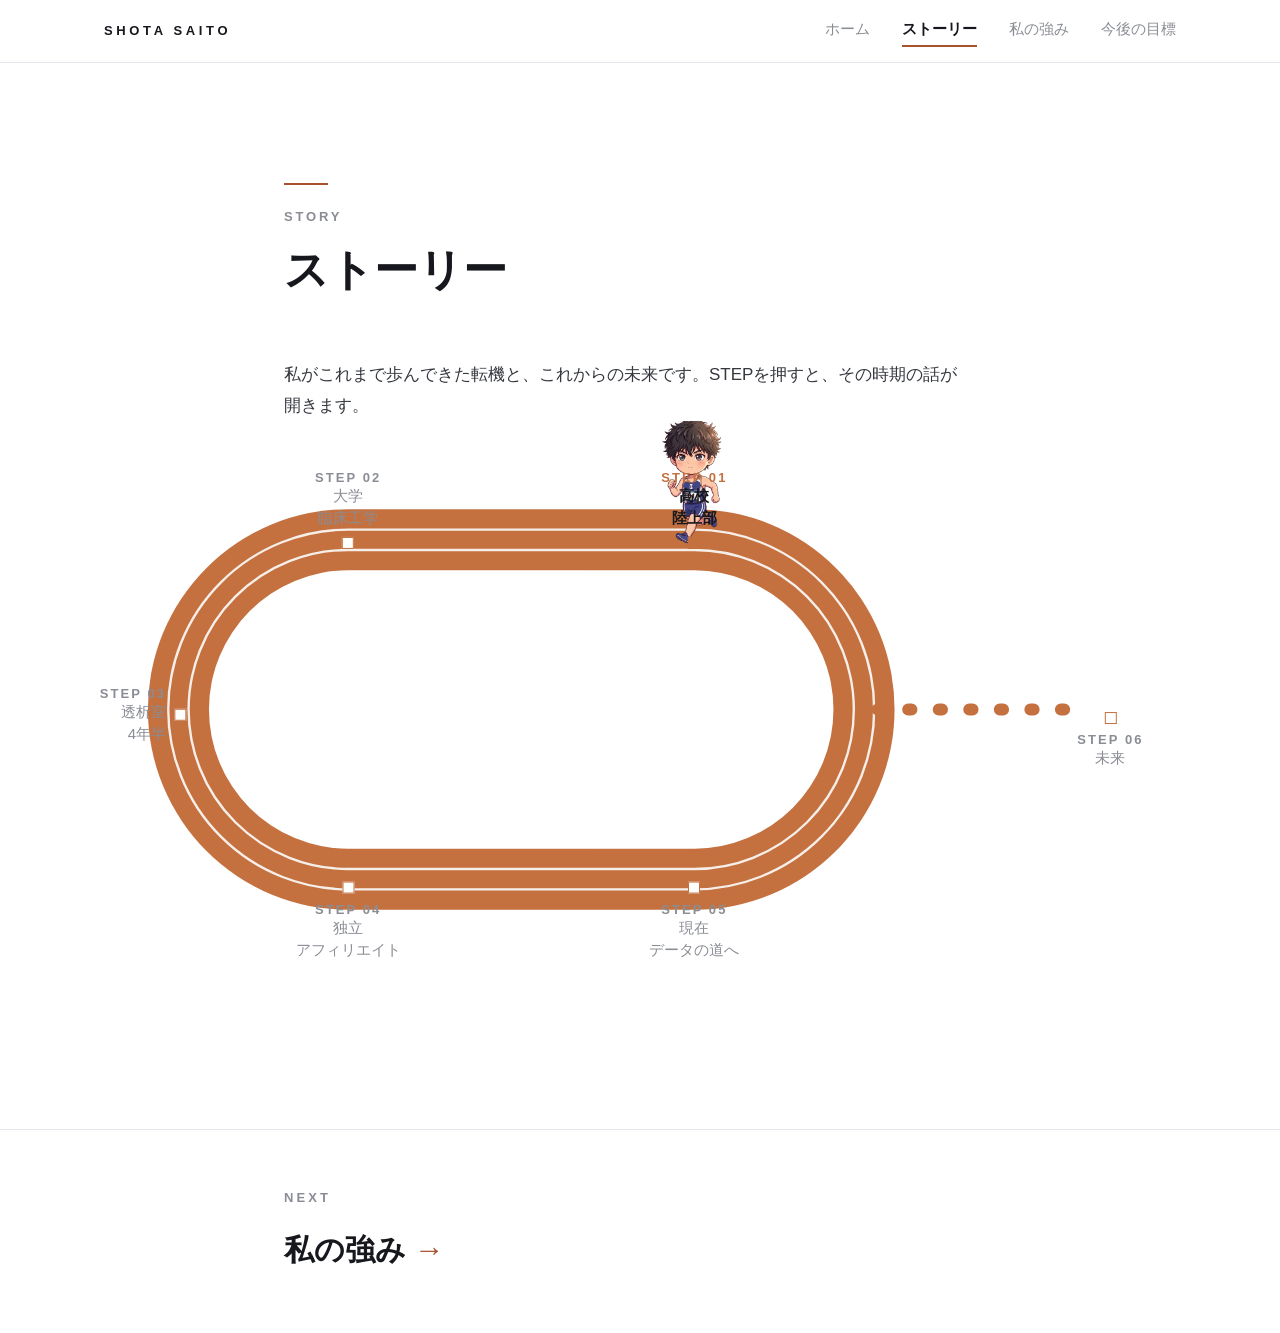
==== commit 3f21ec1f: "Add files via upload" ====
--- a/story.html
+++ b/story.html
@@ -4,13 +4,15 @@
   <meta charset="UTF-8">
   <meta name="viewport" content="width=device-width, initial-scale=1.0">
   <title>ストーリー｜斎藤奨大</title>
-  <meta name="description" content="高校の陸上部からデータコンサルタントまで。5つの転機を振り返ります。">
+  <meta name="description" content="高校の陸上部から、これからの未来まで。6つの転機を振り返ります。">
   <link rel="stylesheet" href="css/style.css">
+
+  <!-- JSが動かない環境では、隠している要素を表示に戻す -->
+  <noscript><style>.fade { opacity: 1; }</style></noscript>
 </head>
 <body>
 
-
-<!-- ===== 全ページ共通のメニュー ===== -->
+<!-- 全ページ共通のメニュー -->
 <header class="site-nav">
   <div class="wrap">
     <a class="site-name" href="index.html">SHOTA SAITO</a>
@@ -26,8 +28,7 @@
 
 <main class="page-top">
 
-
-<!-- ===== ストーリー ===== -->
+<!-- ストーリー -->
 <section id="story">
   <div class="wrap">
 
@@ -36,18 +37,20 @@
       <span class="ja">ストーリー</span>
     </h1>
 
-    <p class="fade">私がこれまで歩んできた 5つの転機です。STEPを押すと その時期の話が開きます。</p>
+    <p class="fade">私がこれまで歩んできた転機と、これからの未来です。STEPを押すと、その時期の話が開きます。</p>
 
   </div>
 
-  <div class="tl fade" role="tablist" aria-label="これまでの歩み">
+  <div class="tl fade">
 
+    <!-- トラックの図形。ここの数値は「線を引く座標」であって、
+         画面上の大きさではない。大きさはCSSの .tl が決めている -->
     <svg class="tl-oval" viewBox="0 0 660 340" aria-hidden="true">
       <rect class="surface" x="40" y="52" width="440" height="236" rx="118"/>
       <rect class="infield" x="76" y="88" width="368" height="164" rx="82"/>
       <rect class="lane" x="52" y="64" width="416" height="212" rx="106"/>
       <rect class="lane" x="64" y="76" width="392" height="188" rx="94"/>
-      <path class="exit" d="M470 170 L646 170"/>
+      <path class="exit" d="M470 170 L596 170"/>
 
       <g class="oval-runner">
         <image class="oval-runner-body" href="images/runner.png"
@@ -55,145 +58,130 @@
       </g>
     </svg>
 
-      <button type="button" class="tl-btn p1" role="tab"
-              data-step="01" aria-selected="false">
+      <button type="button" class="tl-btn p1" data-step="01" aria-selected="false">
         <span class="tl-dot"></span>
         <span class="tl-text">
           <span class="tl-step">STEP 01</span>
           <span class="tl-label">高校<br>陸上部</span>
         </span>
       </button>
-      <button type="button" class="tl-btn p2" role="tab"
-              data-step="02" aria-selected="false">
+      <button type="button" class="tl-btn p2" data-step="02" aria-selected="false">
         <span class="tl-dot"></span>
         <span class="tl-text">
           <span class="tl-step">STEP 02</span>
           <span class="tl-label">大学<br>臨床工学</span>
         </span>
       </button>
-      <button type="button" class="tl-btn p3" role="tab"
-              data-step="03" aria-selected="false">
+      <button type="button" class="tl-btn p3" data-step="03" aria-selected="false">
         <span class="tl-dot"></span>
         <span class="tl-text">
           <span class="tl-step">STEP 03</span>
           <span class="tl-label">透析室<br>4年半</span>
         </span>
       </button>
-      <button type="button" class="tl-btn p4" role="tab"
-              data-step="04" aria-selected="false">
+      <button type="button" class="tl-btn p4" data-step="04" aria-selected="false">
         <span class="tl-dot"></span>
         <span class="tl-text">
           <span class="tl-step">STEP 04</span>
           <span class="tl-label">独立<br>アフィリエイト</span>
         </span>
       </button>
-      <button type="button" class="tl-btn p5" role="tab"
-              data-step="05" aria-selected="false">
+      <button type="button" class="tl-btn p5" data-step="05" aria-selected="false">
         <span class="tl-dot"></span>
         <span class="tl-text">
           <span class="tl-step">STEP 05</span>
           <span class="tl-label">現在<br>データの道へ</span>
         </span>
       </button>
+      <button type="button" class="tl-btn p6" data-step="06" aria-selected="false">
+        <span class="tl-dot"></span>
+        <span class="tl-text">
+          <span class="tl-step">STEP 06</span>
+          <span class="tl-label">未来</span>
+        </span>
+      </button>
 
   </div>
 </section>
 
-
 </main>
-
 
 <footer>
   <div class="wrap">
-    <a class="next" href="strengths.html">
+    <a href="strengths.html">
       <span class="next-label">NEXT</span>
-      <span class="next-title">私の強み<span class="next-arrow">→</span></span>
+      <span class="next-title">私の強み</span>
     </a>
   </div>
 </footer>
 
 
-<!-- ============================================================ -->
-<!-- ここからモーダル。STEPを押すと中身が入れ替わって表示される      -->
-<!-- ============================================================ -->
+<!-- STEPを押すと開くモーダル -->
 <div class="modal" id="story-modal" hidden>
 
   <div class="modal-overlay" data-close></div>
 
-  <div class="modal-box" role="dialog" aria-modal="true" aria-label="ストーリーの詳細">
+  <div class="modal-box">
 
     <button type="button" class="modal-close" data-close aria-label="閉じる">×</button>
 
-      <article class="ep" data-step="01" hidden>
+    <article class="ep" data-step="01" hidden>
+      <div>
+        <h2>3年目に 関東大会出場</h2>
+        <p class="ep-body">僕にとって、高校3年間の青春は陸上でした。400mは最後の100mが一番苦しくて、「もう走れない」と何度も思う競技です。1、2年生は県大会止まり。それでも走り続けた3年生の県大会で6位に入り、<span class="mk">関東大会</span>の切符を掴みました。</p>
+        <p class="ep-point">49<span class="unit">秒</span>97<small>400m 自己ベスト</small></p>
+        <p><span class="tag">STRENGTH　継続力</span></p>
+      </div>
+      <div class="ep-photo">
+        <img src="images/track.jpg" alt="関東大会に出場した4×400mリレーのメンバー">
+      </div>
+    </article>
 
-        <div>
-          <h2>3年目に 関東大会出場</h2>
-          <p class="ep-body">僕にとって、高校3年間の青春は陸上でした。400mは最後の100mが一番苦しくて、「もう走れない」と何度も思う競技です。1、2年生は県大会止まり。それでも走り続けた3年生の県大会で6位に入り、<span class="mk">関東大会</span>の切符を掴みました。</p>
+    <article class="ep" data-step="02" hidden>
+      <div>
+        <h2>ドラマを見て 医療の道に進んだ</h2>
+        <p class="ep-body">きっかけは、高校生のときに見た『医龍』でした。一人の患者さんを助けるために、医師も看護師も臨床工学技士も動く。あの姿に感動して、杏林大学へ進学しました。実習で心が折れそうなときもありましたが、4年間続けられたのは、あのときの気持ちを大事にしていたからです。</p>
+        <p><span class="tag">STRENGTH　責任感</span></p>
+      </div>
+      <div class="ep-photo">
+        <img src="images/graduation.jpg" alt="杏林大学の卒業式で撮影した写真">
+      </div>
+    </article>
 
-          <p class="ep-point">49<span class="unit">秒</span>97<small>400m 自己ベスト</small></p>
+    <article class="ep no-photo" data-step="03" hidden>
+      <div>
+        <h2>透析室で 40名の患者を担当した</h2>
+        <p class="ep-body">臨床工学技士として、透析の現場に<span class="mk">約4年半</span>在籍しました。患者数は40名。1人あたり10名を受け持って回していました。装置の操作や判断ひとつが患者さんの命に直結するプレッシャーが毎日ありましたが、その経験から、チームで働く重要性と仕事への責任感を培うことができました。</p>
+        <p class="ep-point">40<span class="unit">名</span><small>担当患者数（1人あたり10名を受け持ち）</small></p>
+        <p><span class="tag">STRENGTH　責任感</span></p>
+      </div>
+    </article>
 
-          <p><span class="tag">STRENGTH　継続力</span></p>
-        </div>
+    <article class="ep" data-step="04" hidden>
+      <div>
+        <h2>収入ゼロの1年を経て 独立した</h2>
+        <p class="ep-body">コロナ禍に副業で始めたゲーム系のアフィリエイトで独立しました。<span class="mk">最初の1年は、ほぼ収入なし</span>。アクセス数と成約率を見て、どこを直せば数字が動くかを考える。それが面白くて、気づけば時間を忘れるぐらい夢中になっていました。</p>
+        <p class="ep-point">0<span class="unit">円</span> → 100<span class="unit">万円</span><small>月間収益（1年目 → 2年目以降）</small></p>
+        <p><span class="tag">STRENGTH　改善力</span></p>
+      </div>
+      <div class="ep-photo">
+        <img src="images/affiliate.jpg" alt="運営していたスマホゲーム紹介サイト">
+      </div>
+    </article>
 
-        <div class="ep-photo">
-          <img src="images/track.jpg" alt="関東大会に出場した4×400mリレーのメンバー">
-        </div>
+    <article class="ep no-photo" data-step="05" hidden>
+      <div>
+        <h2>30歳から データの道へ</h2>
+        <p class="ep-body">アフィリエイトのあと、もう一度透析の現場に戻って2年働きました。それでも、数字を見て改善していたあの時間が頭から離れず、もっと大きな課題に組織で向き合いたいと思うように。未経験ですが、年齢を理由に諦めませんでした。</p>
+      </div>
+    </article>
 
-      </article>
-
-      <article class="ep" data-step="02" hidden>
-
-        <div>
-          <h2>ドラマを見て 医療の道に進んだ</h2>
-          <p class="ep-body">きっかけは、高校生のときに見た『医龍』でした。一人の患者さんを助けるために、医師も看護師も臨床工学技士も動く。あの姿に感動して、杏林大学へ進学しました。実習で心が折れそうなときもありましたが、4年間続けられたのは、あのときの気持ちを大事にしていたからです。</p>
-
-          <p><span class="tag">STRENGTH　責任感</span></p>
-        </div>
-
-        <div class="ep-photo">
-          <img src="images/graduation.jpg" alt="杏林大学の卒業式で撮影した写真">
-        </div>
-
-      </article>
-
-      <article class="ep no-photo" data-step="03" hidden>
-
-        <div>
-          <h2>透析室で 40名の患者を担当した</h2>
-          <p class="ep-body">臨床工学技士として、透析の現場に<span class="mk">約4年半</span>在籍しました。患者数は40名。1人あたり10名を受け持って回していました。装置の操作や判断ひとつが患者さんの命に直結するプレッシャーが毎日ありましたが、その経験から、チームで働く重要性と仕事への責任感を培うことができました。</p>
-
-          <p class="ep-point">40<span class="unit">名</span><small>担当患者数（1人あたり10名を受け持ち）</small></p>
-
-          <p><span class="tag">STRENGTH　責任感</span></p>
-        </div>
-
-      </article>
-
-      <article class="ep" data-step="04" hidden>
-
-        <div>
-          <h2>収入ゼロの1年を経て 独立した</h2>
-          <p class="ep-body">コロナ禍に副業で始めたゲーム系のアフィリエイトで独立しました。<span class="mk">最初の1年は、ほぼ収入なし</span>。アクセス数と成約率を見て、どこを直せば数字が動くかを考える。それが面白くて、気づけば時間を忘れるぐらい夢中になっていました。</p>
-
-          <p class="ep-point">0<span class="unit">円</span> → 100<span class="unit">万円</span><small>月間収益（1年目 → 2年目以降）</small></p>
-
-          <p><span class="tag">STRENGTH　改善力</span></p>
-        </div>
-
-        <div class="ep-photo">
-          <img src="images/affiliate.jpg" alt="運営していたスマホゲーム紹介サイト">
-        </div>
-
-      </article>
-
-      <article class="ep no-photo" data-step="05" hidden>
-
-        <div>
-          <h2>30歳から データの道へ</h2>
-          <p class="ep-body">アフィリエイトのあと、もう一度透析の現場に戻って2年働きました。それでも、数字を見て改善していたあの時間が頭から離れず、もっと大きな課題に組織で向き合いたいと思うように。未経験ですが、年齢を理由に諦めず、<span class="mk">何歳からでも挑戦できること</span>を証明したいです。</p>
-        </div>
-
-      </article>
+    <article class="ep no-photo" data-step="06" hidden>
+      <div>
+        <h2>これから 証明していくこと</h2>
+        <p class="ep-body">いま立っているのは、1周を走り終えた場所ではなく、次のスタート地点だと思っています。<span class="mk">何歳からでも新しい挑戦ができること</span>を、これから自分の仕事で証明していきます。</p>
+      </div>
+    </article>
 
   </div>
 </div>
--- a/css/style.css
+++ b/css/style.css
@@ -1,48 +1,65 @@
 /* ============================================================
-   斎藤奨大｜自己紹介サイト
-
-   [1]  決めたこと（色・文字サイズ）
-   [2]  リセット
-   [3]  文字と強調
-   [4]  幅と余白
-   [5]  共通メニュー
-   [6]  セクション見出し
-   [7]  ホーム
-   [8]  私について
-   [9]  400mトラック
-   [10] トラックの詳細モーダル
-   [11] 私の強み
-   [12] 今後の目標
-   [13] フッター
-   [14] 動き
-   [15] スマホ対応
+   斎藤奨大｜自己紹介サイト  ／  CSS = 見た目（色・サイズ・配置）
+
+   役割分担
+     HTML … 構造だけ。サイズは一切書かない
+     CSS  … 色・サイズ・配置・レスポンシブ
+     JS   … 動き（アニメーション）だけ
+
+   目次
+     [1] 決めた値（色・文字サイズ・幅・余白）
+     [2] リセット
+     [3] 文字
+     [4] 幅と余白
+     [5] メニュー
+     [6] 見出し
+     [7] ホーム
+     [8] 私について
+     [9] トラック
+     [10] モーダル
+     [11] 私の強み
+     [12] 今後の目標
+     [13] フッター
+     [14] スマホ対応（ここだけで切り替える）
    ============================================================ */
 
 
-/* ---------- [1] 決めたこと ---------- */
-/* 色と文字サイズはすべてここ。1行変えれば全ページに反映される */
+/* ---------- [1] 決めた値 ---------- */
+/* サイズはすべてこの変数で管理する。個別の数値は書かない */
 
 :root {
+
+  /* 色（5色だけ） */
   --ink:    #16181d;   /* 見出し */
   --body:   #35383f;   /* 本文 */
   --sub:    #8a8d94;   /* 補足 */
   --accent: #a9522f;   /* 線・強調 */
-  --tint:   #f7e2e2;   /* マーカーのピンク */
-  --track:  #c4703f;   /* トラックの色 */
+  --line:   #e4e7ec;   /* 罫線 */
+
+  /* 用途が決まっている色 */
+  --pink:   #f7e2e2;   /* マーカー */
+  --track:  #c4703f;   /* トラック */
   --vision: #35547d;   /* 今後の目標の背景 */
-  --line:   #e4e7ec;
   --white:  #ffffff;
 
-  /* clamp(最小, 画面幅に応じた値, 最大) */
-  --t-hero:    clamp(32px, 4.2vw, 48px);
-  --t-section: clamp(30px, 4.2vw, 50px);
-  --t-lead:    clamp(23px, 2.6vw, 33px);
-  --t-body:    clamp(16px, 1.15vw, 18px);
-  --t-small:   15px;
-  --t-label:   13px;
-
-  --gap-section: clamp(88px, 10vw, 150px);
-  --width: 760px;
+  /* 文字サイズ（7段階だけ。PC用。スマホは [14] で差し替える） */
+  --fs-hero:    48px;   /* ホームの大見出し */
+  --fs-section: 44px;   /* セクション見出し */
+  --fs-lead:    30px;   /* 強み・モーダルの見出し・大きな数字 */
+  --fs-sub:     20px;   /* 強みの一言 */
+  --fs-body:    17px;   /* 本文 */
+  --fs-small:   15px;   /* 補足 */
+  --fs-label:   13px;   /* 英語ラベル */
+
+  /* 幅（3種類だけ） */
+  --w-narrow: 620px;   /* 1カラムで読ませる幅 */
+  --w-text:   760px;   /* 本文を読む幅 */
+  --w-wide:   1120px;  /* ホーム・メニュー・トラック・強み・モーダル */
+
+  /* 余白（3種類だけ） */
+  --sp-section: 120px;  /* セクションの間 */
+  --sp-block:   56px;   /* 要素の間 */
+  --sp-text:    24px;   /* 文章の間 */
 
   --font: -apple-system, BlinkMacSystemFont, "Hiragino Kaku Gothic ProN",
           "Hiragino Sans", "Yu Gothic", YuGothic, Meiryo, sans-serif;
@@ -54,66 +71,62 @@
 * { margin: 0; padding: 0; box-sizing: border-box; }
 img { max-width: 100%; height: auto; display: block; }
 body { overflow-x: hidden; }
-html { scroll-behavior: smooth; }
-
-
-/* ---------- [3] 文字と強調 ---------- */
+
+
+/* ---------- [3] 文字 ---------- */
 
 body {
   font-family: var(--font);
-  font-size: var(--t-body);
+  font-size: var(--fs-body);
   line-height: 1.85;
   color: var(--body);
   background: var(--white);
+
+  /* 日本語を文節の区切りで折り返す。
+     これが無いと「ホー / ム」のように語の途中で切れる */
+  word-break: auto-phrase;
+
+  /* 句読点まわりの余分な空きを詰める */
   font-feature-settings: "palt";
   -webkit-font-smoothing: antialiased;
 }
 
-h1, h2, h3 {
-  line-height: 1.5;
-  letter-spacing: 0.02em;
-  font-size: inherit;
-  font-weight: inherit;
-}
-
-p { margin-bottom: 1.5em; }
+/* 見出しの大きさは、それぞれの場所で指定する */
+h1, h2, h3 { font-size: inherit; font-weight: inherit; line-height: 1.5; }
+
+p { margin-bottom: var(--sp-text); }
 p:last-child { margin-bottom: 0; }
 a { color: var(--accent); text-decoration: none; }
 
-/* ピンクのマーカー。1セクションに1〜2箇所まで */
+/* ピンクのマーカー */
 .mk {
-  background: linear-gradient(transparent 62%, var(--tint) 62%);
-  font-weight: 600;
-  padding: 0 2px;
-}
-
-/* 色の面の上での強調。マーカーが使えないので線で示す */
-.em {
-  font-weight: 600;
-  border-bottom: 2px solid var(--track);
-  padding-bottom: 2px;
-}
-
-/* 語の途中で改行させない */
-.nb { display: inline-block; }
+  background: linear-gradient(transparent 62%, var(--pink) 62%);
+  font-weight: 600;
+}
+
+/* 色の面の上での強調 */
+.em { font-weight: 600; border-bottom: 2px solid var(--track); }
 
 
 /* ---------- [4] 幅と余白 ---------- */
 
 .wrap {
   width: 100%;
-  max-width: var(--width);
+  max-width: var(--w-text);
   margin: 0 auto;
   padding: 0 24px;
 }
 
-main > section { padding-bottom: var(--gap-section); }
+/* ホーム・メニューなど、広く使う場所 */
+.wrap-wide { max-width: var(--w-wide); }
+
+main > section { padding-bottom: var(--sp-section); }
 
 /* 2ページ目以降の、メニュー直下の余白 */
-.page-top { padding-top: clamp(72px, 8vw, 130px); }
-
-
-/* ---------- [5] 共通メニュー ---------- */
+.page-top { padding-top: var(--sp-section); }
+
+
+/* ---------- [5] メニュー ---------- */
 
 .site-nav {
   position: sticky;
@@ -124,32 +137,31 @@
 }
 
 .site-nav .wrap {
-  max-width: 1120px;
+  max-width: var(--w-wide);
   height: 62px;
   display: flex;
   align-items: center;
   justify-content: space-between;
-  gap: 24px;
 }
 
 .site-name {
-  font-size: 12px;
+  font-size: var(--fs-label);
   letter-spacing: 0.28em;
   font-weight: 600;
   color: var(--ink);
 }
 
-.site-nav nav { display: flex; gap: clamp(16px, 2.4vw, 34px); }
+.site-nav nav { display: flex; gap: 32px; }
 
 .site-nav nav a {
-  font-size: 14px;
-  color: var(--sub);
-  transition: color 0.25s;
+  font-size: var(--fs-small);
+  color: var(--sub);
+  white-space: nowrap;
 }
 
 .site-nav nav a:hover { color: var(--ink); }
 
-/* いま開いているページだけ下線を引く */
+/* いま開いているページ */
 .site-nav nav a.is-current {
   color: var(--ink);
   font-weight: 600;
@@ -158,10 +170,9 @@
 }
 
 
-/* ---------- [6] セクション見出し ---------- */
-/* 日本語が主役。英語は小さく添えるだけ */
-
-.sec-head { display: block; margin-bottom: clamp(48px, 6vw, 88px); }
+/* ---------- [6] 見出し ---------- */
+
+.sec-head { display: block; margin-bottom: var(--sp-block); }
 
 .sec-head::before {
   content: "";
@@ -174,7 +185,7 @@
 
 .sec-head .en {
   display: block;
-  font-size: var(--t-label);
+  font-size: var(--fs-label);
   letter-spacing: 0.22em;
   font-weight: 600;
   color: var(--sub);
@@ -183,16 +194,13 @@
 
 .sec-head .ja {
   display: block;
-  font-size: var(--t-section);
-  font-weight: 600;
-  line-height: 1.35;
+  font-size: var(--fs-section);
+  font-weight: 600;
   color: var(--ink);
 }
 
 
 /* ---------- [7] ホーム ---------- */
-
-.hero .wrap { max-width: 1120px; }
 
 .hero {
   min-height: 92vh;
@@ -201,70 +209,73 @@
   padding: 120px 0 80px;
 }
 
-.hero-inner { display: flex; gap: clamp(40px, 6vw, 72px); align-items: center; }
+.hero-inner { display: flex; gap: 64px; align-items: center; }
 .hero-text { flex: 1.45; min-width: 0; }
 .hero-photo { flex: 1; min-width: 0; }
 
 .hero-name {
-  font-size: var(--t-small);
+  font-size: var(--fs-small);
   letter-spacing: 0.3em;
   color: var(--sub);
-  margin-bottom: 28px;
-}
-
-.hero-line {
+  margin-bottom: var(--sp-text);
+}
+
+.hero h1 {
+  font-size: var(--fs-hero);
+  font-weight: 600;
+  line-height: 1.3;
+  color: var(--ink);
+  margin-bottom: var(--sp-text);
+}
+
+/* ホームの一本線 */
+.hero h1::before {
+  content: "";
+  display: block;
   width: 96px;
   height: 3px;
   background: var(--accent);
-  margin-bottom: 26px;
-}
-
-.hero h1 {
-  font-size: var(--t-hero);
-  font-weight: 600;
-  line-height: 1.3;
-  color: var(--ink);
-  margin-bottom: 30px;
-}
+  margin-bottom: var(--sp-text);
+}
+
+/* サイズはCSSで指定する。HTMLには書かない */
+.hero-photo img { width: 100%; aspect-ratio: 3 / 4; object-fit: cover; }
 
 
 /* ---------- [8] 私について ---------- */
 
-.about-grid { display: grid; gap: clamp(52px, 6vw, 84px); }
-
-/* 「文章＋プロフィール」で1領域、「野球＋アーティスト」で1領域 */
 .ab-row {
   display: grid;
   grid-template-columns: 1fr 1fr;
-  gap: clamp(36px, 4vw, 56px);
+  gap: 48px;
   align-items: start;
 }
 
 .ab-row + .ab-row {
   border-top: 1px solid var(--line);
-  padding-top: clamp(48px, 5vw, 76px);
-}
-
-.about-grid h3 {
-  font-size: var(--t-small);
+  margin-top: var(--sp-block);
+  padding-top: var(--sp-block);
+}
+
+.ab-row h3 {
+  font-size: var(--fs-small);
   font-weight: 600;
   letter-spacing: 0.14em;
   color: var(--sub);
   margin-bottom: 18px;
 }
 
-/* 写真は縦横比をそろえて切り抜く */
-.about-grid img {
+.ab-row img {
   width: 100%;
   aspect-ratio: 4 / 3;
   object-fit: cover;
   margin-bottom: 18px;
 }
 
-.about-grid table { width: 100%; border-collapse: collapse; font-size: var(--t-small); }
-
-.about-grid th,
-.about-grid td {
+.ab-row table { width: 100%; border-collapse: collapse; font-size: var(--fs-small); }
+
+.ab-row th,
+.ab-row td {
   padding: 13px 0;
   border-bottom: 1px solid var(--line);
   text-align: left;
@@ -272,24 +283,25 @@
   line-height: 1.7;
 }
 
-.about-grid th { width: 104px; font-weight: 400; color: var(--sub); }
-
-
-/* ---------- [9] 400mトラック ---------- */
+.ab-row th { width: 110px; font-weight: 400; color: var(--sub); }
+
+
+/* ---------- [9] トラック ---------- */
 
 .tl {
   position: relative;
-  width: min(96vw, 1160px);
+  width: var(--w-wide);
+  max-width: 96vw;
   aspect-ratio: 660 / 340;
-  margin: 24px auto 0;
-}
-
-.tl-oval { display: block; width: 100%; height: 100%; }
+  margin: 0 auto;
+}
+
+.tl-oval { width: 100%; height: 100%; }
 .tl-oval .surface { fill: var(--track); }
 .tl-oval .infield { fill: var(--white); }
 .tl-oval .lane { fill: none; stroke: #f6efe9; stroke-width: 1.4; }
 
-/* 1周したあと、外へ延びていく道 */
+/* 1周したあと、未来へ延びていく道 */
 .tl-oval .exit {
   fill: none;
   stroke: var(--track);
@@ -298,7 +310,20 @@
   stroke-dasharray: 2 16;
 }
 
-/* STEPのボタン。印と文字をまとめてクリックできる */
+/* 進む向きに合わせて体を反転させる（下の直線と右カーブ） */
+.tl[data-step="03"] .oval-runner-body,
+.tl[data-step="04"] .oval-runner-body,
+.tl[data-step="05"] .oval-runner-body,
+.tl[data-step="06"] .oval-runner-body { scale: -1 1; }
+
+/* 人物が辿る線。レーンとまったく同じ形 */
+.oval-runner {
+  offset-path: path("M362 70 L158 70 A100 100 0 0 0 158 270 L362 270 A100 100 0 0 0 362 70");
+  offset-rotate: 0deg;
+  offset-distance: 0%;
+}
+
+/* STEPのボタン */
 .tl-btn {
   position: absolute;
   display: flex;
@@ -310,17 +335,13 @@
   border: none;
   cursor: pointer;
   color: var(--sub);
-  transition: color 0.2s, scale 0.2s;
 }
 
 .tl-btn:hover,
-.tl-btn:focus-visible { color: var(--ink); scale: 1.1; }
-.tl-btn:hover .tl-label,
-.tl-btn:focus-visible .tl-label { font-weight: 700; }
-.tl-btn:hover .tl-step,
-.tl-btn:focus-visible .tl-step { color: var(--track); }
-.tl-btn:hover .tl-dot,
-.tl-btn:focus-visible .tl-dot { background: var(--track); border-color: var(--track); }
+.tl-btn:focus-visible { color: var(--ink); }
+.tl-btn:hover .tl-label { font-weight: 700; }
+.tl-btn:hover .tl-step { color: var(--track); }
+.tl-btn:hover .tl-dot { background: var(--track); }
 .tl-btn.is-active { color: var(--ink); }
 
 .tl-dot {
@@ -329,62 +350,37 @@
   height: 12px;
   background: var(--white);
   border: 1px solid var(--track);
-  transition: background 0.25s;
 }
 
 .tl-btn.is-active .tl-dot { background: var(--track); }
 
 .tl-step {
   display: block;
-  font-size: 13px;
+  font-size: var(--fs-label);
   letter-spacing: 0.16em;
   font-weight: 600;
 }
 
 .tl-btn.is-active .tl-step { color: var(--track); }
-.tl-label { display: block; font-size: 16px; line-height: 1.45; white-space: nowrap; }
+
+.tl-label { display: block; font-size: var(--fs-small); line-height: 1.45; }
 .tl-btn.is-active .tl-label { font-weight: 600; }
+
+/* 6つの通過点の位置。
+   SVGの座標を、viewBox（660 × 340）で割った割合。
+   例：STEP01 は x=362 → 362 ÷ 660 = 54.85%
+                y=70  → 70  ÷ 340 = 20.59% */
+.tl-btn.p1 { left: 54.85%; top: 20.59%; flex-direction: column-reverse; translate: -50% -84%; }
+.tl-btn.p2 { left: 23.94%; top: 20.59%; flex-direction: column-reverse; translate: -50% -84%; }
+.tl-btn.p3 { left: 8.79%;  top: 50%;    flex-direction: row-reverse;    translate: -84% -50%; }
+.tl-btn.p4 { left: 23.94%; top: 79.41%; flex-direction: column;         translate: -50% -16%; }
+.tl-btn.p5 { left: 54.85%; top: 79.41%; flex-direction: column;         translate: -50% -16%; }
+.tl-btn.p6 { left: 92%;    top: 50%;    flex-direction: column;         translate: -50% -16%; }
+
 .tl-btn.p3 .tl-text { text-align: right; }
 
-/* 5つの通過点の位置。数値を変えると場所が動く */
-.tl-btn.p1 { left: 54.85%; top: 20.59%; flex-direction: column-reverse; translate: -50% calc(-100% + 16px); }
-.tl-btn.p2 { left: 23.94%; top: 20.59%; flex-direction: column-reverse; translate: -50% calc(-100% + 16px); }
-.tl-btn.p3 { left: 8.79%;  top: 50%;    flex-direction: row-reverse;    translate: calc(-100% + 16px) -50%; }
-.tl-btn.p4 { left: 23.94%; top: 79.41%; flex-direction: column;         translate: -50% -16px; }
-.tl-btn.p5 { left: 54.85%; top: 79.41%; flex-direction: column;         translate: -50% -16px; }
-
-/* レーンとまったく同じ曲線を辿って走る */
-.oval-runner {
-  offset-path: path("M362 70 L158 70 A100 100 0 0 0 158 270 L362 270 A100 100 0 0 0 362 70");
-  offset-rotate: 0deg;
-  offset-distance: 0%;
-  transition: offset-distance 1.2s cubic-bezier(0.45, 0, 0.2, 1);
-}
-
-.oval-runner-body { animation: bob 0.42s ease-in-out infinite alternate; }
-
-@keyframes bob {
-  from { transform: translateY(0); }
-  to   { transform: translateY(-3px); }
-}
-
-.tl[data-step="01"] .oval-runner { offset-distance: 0%; }
-.tl[data-step="02"] .oval-runner { offset-distance: 19.7%; }
-.tl[data-step="03"] .oval-runner { offset-distance: 34.8%; }
-.tl[data-step="04"] .oval-runner { offset-distance: 50%; }
-.tl[data-step="05"] .oval-runner { offset-distance: 69.7%; }
-
-/* 下の直線と右カーブは右へ進むので、そこだけ体を反転させる */
-.tl[data-step="03"] .oval-runner-body,
-.tl[data-step="04"] .oval-runner-body,
-.tl[data-step="05"] .oval-runner-body { scale: -1 1; }
-
-@supports not (offset-path: path("M0 0 L1 1")) {
-  .oval-runner { transform: translate(362px, 70px); }
-}
-
-
-/* ---------- [10] トラックの詳細モーダル ---------- */
+
+/* ---------- [10] モーダル ---------- */
 
 .modal {
   position: fixed;
@@ -402,27 +398,17 @@
   position: absolute;
   inset: 0;
   background: rgba(16, 18, 22, 0.66);
-  opacity: 0;
-  transition: opacity 0.3s ease;
 }
 
 .modal-box {
   position: relative;
-  width: 78%;
-  max-width: 900px;
+  width: 72%;
+  max-width: var(--w-wide);
   max-height: 88vh;
   overflow-y: auto;
   background: var(--white);
-  border-radius: 3px;
-  padding: clamp(36px, 4vw, 56px);
-  opacity: 0;
-  scale: 0.97;
-  transition: opacity 0.3s ease, scale 0.3s ease;
-}
-
-/* 開いたときだけ、フェードしながら少し大きくなる */
-.modal.is-open .modal-overlay { opacity: 1; }
-.modal.is-open .modal-box { opacity: 1; scale: 1; }
+  padding: 56px;
+}
 
 .modal-close {
   position: absolute;
@@ -431,54 +417,43 @@
   width: 40px;
   height: 40px;
   font-family: inherit;
-  font-size: 22px;
-  line-height: 1;
+  font-size: var(--fs-sub);   /* ×印の大きさ */
   color: var(--sub);
   background: none;
   border: none;
   cursor: pointer;
-  transition: color 0.2s;
 }
 
 .modal-close:hover { color: var(--track); }
 
 /* 左に文章、右に写真 */
-.ep {
-  display: grid;
-  grid-template-columns: 1fr 0.85fr;
-  gap: clamp(28px, 3.4vw, 48px);
-  align-items: start;
-}
-
+.ep { display: grid; grid-template-columns: 1fr 0.85fr; gap: 48px; align-items: start; }
 .ep[hidden] { display: none; }
-.ep.no-photo { grid-template-columns: 1fr; max-width: 620px; }
+.ep.no-photo { grid-template-columns: 1fr; max-width: var(--w-narrow); }
 
 .ep h2 {
-  font-size: var(--t-lead);
-  font-weight: 600;
-  line-height: 1.4;
+  font-size: var(--fs-lead);
+  font-weight: 600;
   color: var(--ink);
   margin-bottom: 20px;
 }
 
-.ep-body { margin-bottom: 26px; }
-
-/* 印象的な数字 */
+.ep-body { margin-bottom: var(--sp-text); }
+
 .ep-point {
-  font-size: clamp(19px, 2vw, 26px);
-  font-weight: 600;
-  line-height: 1.5;
+  font-size: var(--fs-lead);
+  font-weight: 600;
   color: var(--track);
   padding-left: 16px;
   border-left: 3px solid var(--track);
-  margin-bottom: 26px;
-}
-
-.ep-point .unit { font-size: 0.55em; font-weight: 500; }
+  margin-bottom: var(--sp-text);
+}
+
+.ep-point .unit { font-size: 0.55em; }
 
 .ep-point small {
   display: block;
-  font-size: 14px;
+  font-size: var(--fs-small);
   font-weight: 400;
   color: var(--sub);
   margin-top: 6px;
@@ -486,101 +461,89 @@
 
 .tag {
   display: inline-block;
-  font-size: 12px;
+  font-size: var(--fs-label);
   letter-spacing: 0.16em;
   font-weight: 600;
   color: var(--white);
   background: var(--ink);
   padding: 6px 14px;
-  border-radius: 2px;
-}
-
-.ep-photo img {
-  width: 100%;
-  aspect-ratio: 4 / 5;
-  object-fit: cover;
-  border-radius: 2px;
-}
+}
+
+.ep-photo img { width: 100%; aspect-ratio: 4 / 5; object-fit: cover; }
 
 
 /* ---------- [11] 私の強み ---------- */
-/* 写真がないぶん、色を塗った円で見せる */
 
 .st-grid {
-  position: relative;
-  left: 50%;
-  translate: -50%;
-  width: min(94vw, 1080px);
+  width: var(--w-wide);
+  max-width: 94vw;
+  margin: 0 auto;
   display: grid;
   grid-template-columns: repeat(3, 1fr);
-  gap: clamp(24px, 3vw, 48px);
+  gap: 56px;
 }
 
 .st { text-align: center; }
-.st-body { text-align: left; }
 
 .st-circle {
-  width: min(100%, 200px);
+  width: 200px;
   aspect-ratio: 1;
   border-radius: 50%;
   color: var(--white);
   display: flex;
   align-items: center;
   justify-content: center;
-  margin: 0 auto clamp(26px, 3vw, 36px);
-  font-size: clamp(21px, 2.2vw, 28px);
+  margin: 0 auto var(--sp-text);
+  font-size: var(--fs-lead);
   font-weight: 600;
   letter-spacing: 0.08em;
 }
 
-/* 3つとも違う色。明るさをそろえて「1セット」に見せる */
+/* 3つとも違う色 */
 .st-circle.c1 { background: #b85e36; }
 .st-circle.c2 { background: #3d6b58; }
 .st-circle.c3 { background: #35547d; }
 
 .st-quote {
-  font-size: clamp(16px, 1.35vw, 19px);
+  font-size: var(--fs-sub);
   font-weight: 600;
   line-height: 1.75;
   color: var(--ink);
   margin-bottom: 18px;
-}
-
-.st-body {
-  font-size: var(--t-small);
-  line-height: 2.05;
-  margin-bottom: 22px;
-}
+  min-height: 3.5em;   /* 3列の高さをそろえ、下の文章の開始位置を合わせる */
+}
+
+.st-body { text-align: left; font-size: var(--fs-small); line-height: 2; }
 
 .roots {
-  font-size: 12px;
+  font-size: var(--fs-label);
   letter-spacing: 0.14em;
   font-weight: 600;
   color: var(--sub);
+  white-space: nowrap;
 }
 
 
 /* ---------- [12] 今後の目標 ---------- */
-/* 画面いっぱいの青で締める。色を敷くのはここだけ */
 
 .vision {
   background: var(--vision);
   color: var(--white);
-  padding: clamp(96px, 11vw, 165px) 0;
-}
-
-main > section.vision { padding-bottom: clamp(96px, 11vw, 165px); }
+  padding: var(--sp-section) 0;
+}
+
+main > section.vision { padding-bottom: var(--sp-section); }
 
 .vision .sec-head::before { background: var(--track); }
 .vision .sec-head .en { color: rgba(255, 255, 255, 0.6); }
 .vision .sec-head .ja { color: var(--white); }
 
 .vision-statement {
-  font-size: clamp(28px, 4vw, 50px);
+  font-size: var(--fs-section);
   font-weight: 600;
   line-height: 1.5;
   color: var(--white);
-  margin-bottom: clamp(44px, 5vw, 68px);
+  margin-bottom: var(--sp-block);
 }
 
 .vision-statement::after {
@@ -589,129 +552,97 @@
   width: 72px;
   height: 3px;
   background: var(--track);
-  margin-top: clamp(28px, 3vw, 40px);
-}
-
-.vision-body { max-width: 620px; color: rgba(255, 255, 255, 0.88); }
-.vision-body p { margin-bottom: 1.7em; }
+  margin-top: var(--sp-text);
+}
+
+.vision-body { max-width: var(--w-narrow); color: rgba(255, 255, 255, 0.88); }
 
 
 /* ---------- [13] フッター ---------- */
 
 footer {
   border-top: 1px solid var(--line);
-  padding: clamp(44px, 5vw, 68px) 0 clamp(60px, 7vw, 92px);
-}
-
-.next { display: block; }
+  padding: var(--sp-block) 0;
+}
 
 .next-label {
   display: block;
-  font-size: 12px;
+  font-size: var(--fs-label);
   letter-spacing: 0.24em;
   font-weight: 600;
   color: var(--sub);
   margin-bottom: 12px;
 }
 
-.next-title {
-  display: flex;
-  align-items: center;
-  gap: 16px;
-  font-size: clamp(24px, 3vw, 38px);
-  font-weight: 600;
-  color: var(--ink);
-  transition: gap 0.3s;
-}
-
-.next:hover .next-title { gap: 28px; }
-.next-arrow { color: var(--accent); }
-
-.closing p { color: var(--body); }
+.next-title { display: block; font-size: var(--fs-lead); font-weight: 600; color: var(--ink); }
+
+/* 矢印はCSSで足す。HTMLには書かない */
+.next-title::after { content: " →"; color: var(--accent); }
 
 .foot-name {
-  margin-top: 26px;
-  font-size: 13px;
+  margin-top: var(--sp-text);
+  font-size: var(--fs-label);
   letter-spacing: 0.34em;
   color: var(--sub);
 }
 
-
-/* ---------- [14] 動き ---------- */
-/* JavaScriptは is-in を付けるだけ。動き自体はここ */
-
-.fade {
-  opacity: 0;
-  translate: 0 30px;
-  transition: opacity 1s ease, translate 1s ease;
-}
-
-.fade.is-in { opacity: 1; translate: 0 0; }
-
-/* 強みは少し時間差で出す */
-.st-grid > *:nth-child(2) { transition-delay: 0.12s; }
-.st-grid > *:nth-child(3) { transition-delay: 0.24s; }
-
-/* 動きが苦手な人の設定を尊重する */
-@media (prefers-reduced-motion: reduce) {
-  html { scroll-behavior: auto; }
-  .fade { opacity: 1; translate: 0 0; transition: none; }
-  .oval-runner { transition: none; }
-  .oval-runner-body { animation: none; }
-  .modal-overlay, .modal-box { transition: none; }
-}
-
-
-/* ---------- [15] スマホ対応 ---------- */
-
-@media (max-width: 900px) {
-
-  :root { --gap-section: 88px; }
-
-  .wrap { padding: 0 22px; }
-
+/* JSがアニメーションさせる要素。最初は隠しておく。
+   JSが動かない環境では、各ページの <noscript> で表示に戻す */
+.fade { opacity: 0; }
+
+
+/* ---------- [14] スマホ対応 ---------- */
+/* 820px以下になったら、[1] の数値だけを差し替える */
+
+/* 820px は、横並びを保てなくなる幅。ここを境に縦積みへ切り替える */
+@media (max-width: 820px) {
+
+  :root {
+    --fs-hero:    32px;
+    --fs-section: 30px;
+    --fs-lead:    23px;
+    --fs-sub:     18px;
+    --fs-body:    16px;
+    --fs-small:   14px;
+
+    --sp-section: 80px;
+    --sp-block:   40px;
+    --sp-text:    20px;
+  }
+
+  /* 横並びをすべて縦積みに戻す */
+  .hero-inner { flex-direction: column-reverse; align-items: stretch; gap: 32px; }
+  .ab-row     { grid-template-columns: 1fr; gap: 36px; }
+  .ep,
+  .ep.no-photo { grid-template-columns: 1fr; gap: 24px; }
+  .st-grid    { grid-template-columns: 1fr; gap: 48px; }
+
+  .hero { min-height: auto; padding: 56px 0; }
+  .hero-photo { max-width: 280px; }
+
+  /* メニューは名前とリンクを上下に分ける */
   .site-nav .wrap {
     height: auto;
     flex-direction: column;
-    align-items: center;
-    justify-content: center;
+    align-items: flex-start;
     gap: 8px;
-    padding: 12px 22px;
+    padding-top: 12px;
+    padding-bottom: 12px;
   }
-  .site-name { font-size: 11px; letter-spacing: 0.18em; white-space: nowrap; }
-  .site-nav nav {
-    width: 100%;
-    gap: 0;
-    justify-content: space-between;
-  }
-  .site-nav nav a { font-size: 12px; white-space: nowrap; }
-  .page-top { padding-top: 74px; }
-
-  .hero { min-height: auto; padding: 56px 0 64px; }
-  .hero-inner { flex-direction: column-reverse; align-items: stretch; gap: 34px; }
-  .hero-photo { max-width: 280px; }
-
-  .ab-row { grid-template-columns: 1fr; gap: 40px; }
-  .ab-row + .ab-row { padding-top: 44px; }
-
-  .tl { width: 100vw; }
+
+  .site-nav nav { width: 100%; justify-content: space-between; gap: 8px; }
+
+  .tl { max-width: 100vw; }
   .tl-step { display: none; }
-  .tl-label { font-size: 13px; }
   .tl-dot { width: 9px; height: 9px; }
-  .tl-btn { gap: 6px; padding: 7px; }
-  .oval-runner-body { width: 34px; height: 56px; x: -17; y: -54; }
 
   .modal { padding: 12px; }
   .modal-box { width: 94%; max-height: 90vh; padding: 44px 20px 28px; }
-  .modal-close { top: 6px; right: 6px; }
-  .ep, .ep.no-photo { grid-template-columns: 1fr; gap: 24px; }
   .ep-photo { order: -1; }
   .ep-photo img { aspect-ratio: 3 / 2; }
 
-  .st-grid { width: 100%; left: 0; translate: 0; grid-template-columns: 1fr; gap: 48px; }
   .st-circle { width: 170px; }
-  .st-grid > * { transition-delay: 0s; }
+  .st-quote { min-height: 0; }
 
   .vision-body { max-width: none; }
-  .vision-statement::after { width: 56px; }
-}
+}
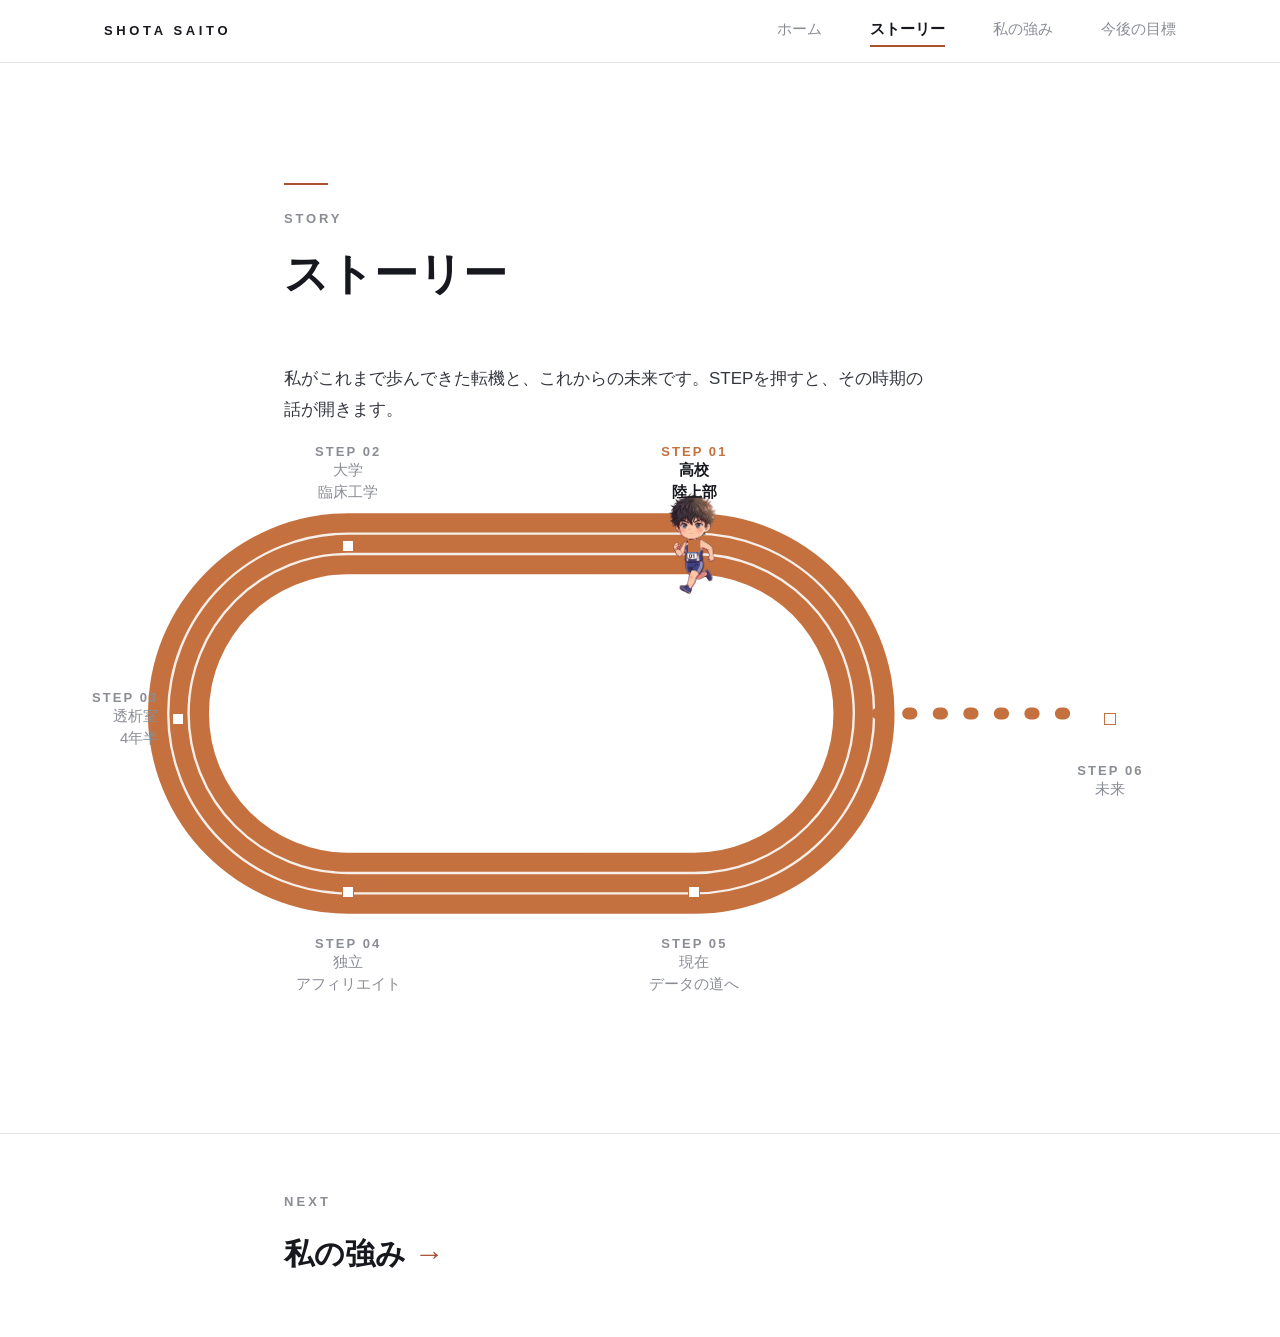
==== commit 2663593b: "Add files via upload" ====
--- a/story.html
+++ b/story.html
@@ -54,7 +54,7 @@
 
       <g class="oval-runner">
         <image class="oval-runner-body" href="images/runner.png"
-               x="-23" y="-73" width="46" height="76"/>
+               x="-18" y="-30" width="36" height="60"/>
       </g>
     </svg>
 
--- a/css/style.css
+++ b/css/style.css
@@ -29,7 +29,7 @@
 
 :root {
 
-  /* 色（5色だけ） */
+  /* 基本の色（5色） */
   --ink:    #16181d;   /* 見出し */
   --body:   #35383f;   /* 本文 */
   --sub:    #8a8d94;   /* 補足 */
@@ -56,10 +56,14 @@
   --w-text:   760px;   /* 本文を読む幅 */
   --w-wide:   1120px;  /* ホーム・メニュー・トラック・強み・モーダル */
 
-  /* 余白（3種類だけ） */
-  --sp-section: 120px;  /* セクションの間 */
-  --sp-block:   56px;   /* 要素の間 */
-  --sp-text:    24px;   /* 文章の間 */
+  /* 余白（7段階だけ。小さい順。これ以外の余白は使わない） */
+  --sp-1:   6px;    /* すぐ隣に添える */
+  --sp-2:  12px;    /* 小見出しと中身 */
+  --sp-3:  20px;    /* 段落の中の区切り */
+  --sp-4:  24px;    /* 文章と文章 */
+  --sp-5:  48px;    /* 箱と箱 */
+  --sp-6:  56px;    /* 要素のまとまり */
+  --sp-7: 120px;    /* セクションとセクション */
 
   --font: -apple-system, BlinkMacSystemFont, "Hiragino Kaku Gothic ProN",
           "Hiragino Sans", "Yu Gothic", YuGothic, Meiryo, sans-serif;
@@ -70,12 +74,14 @@
 
 * { margin: 0; padding: 0; box-sizing: border-box; }
 img { max-width: 100%; height: auto; display: block; }
-body { overflow-x: hidden; }
 
 
 /* ---------- [3] 文字 ---------- */
 
 body {
+  /* 画面の外にはみ出したものを隠す */
+  overflow-x: hidden;
+
   font-family: var(--font);
   font-size: var(--fs-body);
   line-height: 1.85;
@@ -86,15 +92,19 @@
      これが無いと「ホー / ム」のように語の途中で切れる */
   word-break: auto-phrase;
 
+  /* 行の長さをそろえ、行末に1〜2文字だけ残るのを防ぐ */
+  text-wrap: pretty;
+
   /* 句読点まわりの余分な空きを詰める */
   font-feature-settings: "palt";
   -webkit-font-smoothing: antialiased;
 }
 
-/* 見出しの大きさは、それぞれの場所で指定する */
-h1, h2, h3 { font-size: inherit; font-weight: inherit; line-height: 1.5; }
-
-p { margin-bottom: var(--sp-text); }
+/* 見出しの大きさは、それぞれの場所で指定する。
+   text-wrap: balance で、2行になったとき上下の長さをそろえる */
+h1, h2, h3 { font-size: inherit; font-weight: inherit; line-height: 1.5; text-wrap: balance; }
+
+p { margin-bottom: var(--sp-4); }
 p:last-child { margin-bottom: 0; }
 a { color: var(--accent); text-decoration: none; }
 
@@ -114,16 +124,16 @@
   width: 100%;
   max-width: var(--w-text);
   margin: 0 auto;
-  padding: 0 24px;
+  padding: 0 var(--sp-4);
 }
 
 /* ホーム・メニューなど、広く使う場所 */
 .wrap-wide { max-width: var(--w-wide); }
 
-main > section { padding-bottom: var(--sp-section); }
+main > section { padding-bottom: var(--sp-7); }
 
 /* 2ページ目以降の、メニュー直下の余白 */
-.page-top { padding-top: var(--sp-section); }
+.page-top { padding-top: var(--sp-7); }
 
 
 /* ---------- [5] メニュー ---------- */
@@ -138,7 +148,7 @@
 
 .site-nav .wrap {
   max-width: var(--w-wide);
-  height: 62px;
+  height: 62px;          /* 文字13px＋上下の余白で決めた高さ */
   display: flex;
   align-items: center;
   justify-content: space-between;
@@ -151,7 +161,7 @@
   color: var(--ink);
 }
 
-.site-nav nav { display: flex; gap: 32px; }
+.site-nav nav { display: flex; gap: var(--sp-5); }
 
 .site-nav nav a {
   font-size: var(--fs-small);
@@ -166,21 +176,22 @@
   color: var(--ink);
   font-weight: 600;
   border-bottom: 2px solid var(--accent);
-  padding-bottom: 3px;
+  padding-bottom: 3px;   /* 下線と文字の距離 */
 }
 
 
 /* ---------- [6] 見出し ---------- */
 
-.sec-head { display: block; margin-bottom: var(--sp-block); }
-
+.sec-head { display: block; margin-bottom: var(--sp-6); }
+
+/* 見出しの上の線。線の長さで重要度を分けている（44 → 72 → 96px） */
 .sec-head::before {
   content: "";
   display: block;
   width: 44px;
   height: 2px;
   background: var(--accent);
-  margin-bottom: 22px;
+  margin-bottom: var(--sp-4);
 }
 
 .sec-head .en {
@@ -189,7 +200,7 @@
   letter-spacing: 0.22em;
   font-weight: 600;
   color: var(--sub);
-  margin-bottom: 10px;
+  margin-bottom: var(--sp-2);
 }
 
 .sec-head .ja {
@@ -206,10 +217,10 @@
   min-height: 92vh;
   display: flex;
   align-items: center;
-  padding: 120px 0 80px;
-}
-
-.hero-inner { display: flex; gap: 64px; align-items: center; }
+  padding: var(--sp-7) 0 var(--sp-7);
+}
+
+.hero-inner { display: flex; gap: var(--sp-6); align-items: center; }
 .hero-text { flex: 1.45; min-width: 0; }
 .hero-photo { flex: 1; min-width: 0; }
 
@@ -217,7 +228,7 @@
   font-size: var(--fs-small);
   letter-spacing: 0.3em;
   color: var(--sub);
-  margin-bottom: var(--sp-text);
+  margin-bottom: var(--sp-4);
 }
 
 .hero h1 {
@@ -225,17 +236,18 @@
   font-weight: 600;
   line-height: 1.3;
   color: var(--ink);
-  margin-bottom: var(--sp-text);
+  margin-bottom: var(--sp-4);
 }
 
 /* ホームの一本線 */
+/* ホームの線。サイトで最も長い＝最も重要 */
 .hero h1::before {
   content: "";
   display: block;
   width: 96px;
   height: 3px;
   background: var(--accent);
-  margin-bottom: var(--sp-text);
+  margin-bottom: var(--sp-4);
 }
 
 /* サイズはCSSで指定する。HTMLには書かない */
@@ -247,14 +259,14 @@
 .ab-row {
   display: grid;
   grid-template-columns: 1fr 1fr;
-  gap: 48px;
+  gap: var(--sp-5);
   align-items: start;
 }
 
 .ab-row + .ab-row {
   border-top: 1px solid var(--line);
-  margin-top: var(--sp-block);
-  padding-top: var(--sp-block);
+  margin-top: var(--sp-6);
+  padding-top: var(--sp-6);
 }
 
 .ab-row h3 {
@@ -262,28 +274,28 @@
   font-weight: 600;
   letter-spacing: 0.14em;
   color: var(--sub);
-  margin-bottom: 18px;
+  margin-bottom: var(--sp-3);
 }
 
 .ab-row img {
   width: 100%;
   aspect-ratio: 4 / 3;
   object-fit: cover;
-  margin-bottom: 18px;
+  margin-bottom: var(--sp-3);
 }
 
 .ab-row table { width: 100%; border-collapse: collapse; font-size: var(--fs-small); }
 
 .ab-row th,
 .ab-row td {
-  padding: 13px 0;
+  padding: var(--sp-2) 0;
   border-bottom: 1px solid var(--line);
   text-align: left;
   vertical-align: top;
   line-height: 1.7;
 }
 
-.ab-row th { width: 110px; font-weight: 400; color: var(--sub); }
+.ab-row th { width: 110px;   /* 「生年月日」が1行に収まる幅 */ font-weight: 400; color: var(--sub); }
 
 
 /* ---------- [9] トラック ---------- */
@@ -323,13 +335,20 @@
   offset-distance: 0%;
 }
 
-/* STEPのボタン */
+/* STEPのボタン。
+   ボタンの中心＝レーン上の点。文字だけを点から離して置くので、
+   人物が通っても文字と重ならない。
+   --gap-v … 上下方向に文字を離す距離
+   --gap-h … 左右方向に文字を離す距離                            */
+.tl {
+  --gap-v: 50px;
+  --gap-h: 26px;
+}
+
 .tl-btn {
   position: absolute;
-  display: flex;
-  align-items: center;
-  gap: 8px;
-  padding: 9px;
+  translate: -50% -50%;
+  padding: 0;
   font-family: inherit;
   background: none;
   border: none;
@@ -344,8 +363,10 @@
 .tl-btn:hover .tl-dot { background: var(--track); }
 .tl-btn.is-active { color: var(--ink); }
 
+/* 点。必ずレーンの上に残る */
+/* 通過点の四角。トラックの上で見える最小の大きさ */
 .tl-dot {
-  flex: 0 0 auto;
+  display: block;
   width: 12px;
   height: 12px;
   background: var(--white);
@@ -354,6 +375,9 @@
 
 .tl-btn.is-active .tl-dot { background: var(--track); }
 
+/* 文字。点から離した位置に置く */
+.tl-text { position: absolute; white-space: nowrap; }
+
 .tl-step {
   display: block;
   font-size: var(--fs-label);
@@ -369,15 +393,23 @@
 /* 6つの通過点の位置。
    SVGの座標を、viewBox（660 × 340）で割った割合。
    例：STEP01 は x=362 → 362 ÷ 660 = 54.85%
-                y=70  → 70  ÷ 340 = 20.59% */
-.tl-btn.p1 { left: 54.85%; top: 20.59%; flex-direction: column-reverse; translate: -50% -84%; }
-.tl-btn.p2 { left: 23.94%; top: 20.59%; flex-direction: column-reverse; translate: -50% -84%; }
-.tl-btn.p3 { left: 8.79%;  top: 50%;    flex-direction: row-reverse;    translate: -84% -50%; }
-.tl-btn.p4 { left: 23.94%; top: 79.41%; flex-direction: column;         translate: -50% -16%; }
-.tl-btn.p5 { left: 54.85%; top: 79.41%; flex-direction: column;         translate: -50% -16%; }
-.tl-btn.p6 { left: 92%;    top: 50%;    flex-direction: column;         translate: -50% -16%; }
-
-.tl-btn.p3 .tl-text { text-align: right; }
+                y=70  → 70  ÷ 340 = 20.59%            */
+.tl-btn.p1 { left: 54.85%; top: 20.59%; }
+.tl-btn.p2 { left: 23.94%; top: 20.59%; }
+.tl-btn.p3 { left: 8.79%;  top: 50%; }
+.tl-btn.p4 { left: 23.94%; top: 79.41%; }
+.tl-btn.p5 { left: 54.85%; top: 79.41%; }
+.tl-btn.p6 { left: 92%;    top: 50%; }
+
+/* 文字を、点のどちら側に置くか */
+.tl-btn.p1 .tl-text,
+.tl-btn.p2 .tl-text { bottom: var(--gap-v); left: 50%; translate: -50% 0; text-align: center; }
+
+.tl-btn.p4 .tl-text,
+.tl-btn.p5 .tl-text,
+.tl-btn.p6 .tl-text { top: var(--gap-v); left: 50%; translate: -50% 0; text-align: center; }
+
+.tl-btn.p3 .tl-text { right: var(--gap-h); top: 50%; translate: 0 -50%; text-align: right; }
 
 
 /* ---------- [10] モーダル ---------- */
@@ -389,7 +421,7 @@
   display: flex;
   align-items: center;
   justify-content: center;
-  padding: 24px;
+  padding: var(--sp-4);
 }
 
 .modal[hidden] { display: none; }
@@ -402,14 +434,15 @@
 
 .modal-box {
   position: relative;
-  width: 72%;
+  width: 72%;              /* 画面の72%。左右に背景を見せて奥行きを出す */
   max-width: var(--w-wide);
   max-height: 88vh;
   overflow-y: auto;
   background: var(--white);
-  padding: 56px;
-}
-
+  padding: var(--sp-6);
+}
+
+/* ×ボタン。40px は指で押せる最小の大きさ */
 .modal-close {
   position: absolute;
   top: 14px;
@@ -427,7 +460,7 @@
 .modal-close:hover { color: var(--track); }
 
 /* 左に文章、右に写真 */
-.ep { display: grid; grid-template-columns: 1fr 0.85fr; gap: 48px; align-items: start; }
+.ep { display: grid; grid-template-columns: 1fr 0.85fr; gap: var(--sp-5); align-items: start; }
 .ep[hidden] { display: none; }
 .ep.no-photo { grid-template-columns: 1fr; max-width: var(--w-narrow); }
 
@@ -435,18 +468,18 @@
   font-size: var(--fs-lead);
   font-weight: 600;
   color: var(--ink);
-  margin-bottom: 20px;
-}
-
-.ep-body { margin-bottom: var(--sp-text); }
+  margin-bottom: var(--sp-3);
+}
+
+.ep-body { margin-bottom: var(--sp-4); }
 
 .ep-point {
   font-size: var(--fs-lead);
   font-weight: 600;
   color: var(--track);
-  padding-left: 16px;
+  padding-left: var(--sp-2);
   border-left: 3px solid var(--track);
-  margin-bottom: var(--sp-text);
+  margin-bottom: var(--sp-4);
 }
 
 .ep-point .unit { font-size: 0.55em; }
@@ -456,7 +489,7 @@
   font-size: var(--fs-small);
   font-weight: 400;
   color: var(--sub);
-  margin-top: 6px;
+  margin-top: var(--sp-1);
 }
 
 .tag {
@@ -466,7 +499,7 @@
   font-weight: 600;
   color: var(--white);
   background: var(--ink);
-  padding: 6px 14px;
+  padding: var(--sp-1) var(--sp-2);
 }
 
 .ep-photo img { width: 100%; aspect-ratio: 4 / 5; object-fit: cover; }
@@ -480,11 +513,12 @@
   margin: 0 auto;
   display: grid;
   grid-template-columns: repeat(3, 1fr);
-  gap: 56px;
+  gap: var(--sp-6);
 }
 
 .st { text-align: center; }
 
+/* 強みの円。3列に並べたとき収まる大きさ */
 .st-circle {
   width: 200px;
   aspect-ratio: 1;
@@ -493,7 +527,7 @@
   display: flex;
   align-items: center;
   justify-content: center;
-  margin: 0 auto var(--sp-text);
+  margin: 0 auto var(--sp-4);
   font-size: var(--fs-lead);
   font-weight: 600;
   letter-spacing: 0.08em;
@@ -505,12 +539,12 @@
 .st-circle.c3 { background: #35547d; }
 
 .st-quote {
+  text-wrap: balance;   /* 2行になったとき、上下の行の長さをそろえる */
   font-size: var(--fs-sub);
   font-weight: 600;
   line-height: 1.75;
   color: var(--ink);
-  margin-bottom: 18px;
-  min-height: 3.5em;   /* 3列の高さをそろえ、下の文章の開始位置を合わせる */
+  margin-bottom: var(--sp-3);
 }
 
 .st-body { text-align: left; font-size: var(--fs-small); line-height: 2; }
@@ -529,30 +563,32 @@
 .vision {
   background: var(--vision);
   color: var(--white);
-  padding: var(--sp-section) 0;
-}
-
-main > section.vision { padding-bottom: var(--sp-section); }
+  padding: var(--sp-7) 0;
+}
+
+main > section.vision { padding-bottom: var(--sp-7); }
 
 .vision .sec-head::before { background: var(--track); }
 .vision .sec-head .en { color: rgba(255, 255, 255, 0.6); }
 .vision .sec-head .ja { color: var(--white); }
 
 .vision-statement {
+  text-wrap: balance;
   font-size: var(--fs-section);
   font-weight: 600;
   line-height: 1.5;
   color: var(--white);
-  margin-bottom: var(--sp-block);
-}
-
+  margin-bottom: var(--sp-6);
+}
+
+/* 宣言文の下の線。見出しの線より長く、ホームより短い */
 .vision-statement::after {
   content: "";
   display: block;
   width: 72px;
   height: 3px;
   background: var(--track);
-  margin-top: var(--sp-text);
+  margin-top: var(--sp-4);
 }
 
 .vision-body { max-width: var(--w-narrow); color: rgba(255, 255, 255, 0.88); }
@@ -562,7 +598,7 @@
 
 footer {
   border-top: 1px solid var(--line);
-  padding: var(--sp-block) 0;
+  padding: var(--sp-6) 0;
 }
 
 .next-label {
@@ -571,7 +607,7 @@
   letter-spacing: 0.24em;
   font-weight: 600;
   color: var(--sub);
-  margin-bottom: 12px;
+  margin-bottom: var(--sp-2);
 }
 
 .next-title { display: block; font-size: var(--fs-lead); font-weight: 600; color: var(--ink); }
@@ -580,7 +616,7 @@
 .next-title::after { content: " →"; color: var(--accent); }
 
 .foot-name {
-  margin-top: var(--sp-text);
+  margin-top: var(--sp-4);
   font-size: var(--fs-label);
   letter-spacing: 0.34em;
   color: var(--sub);
@@ -605,19 +641,19 @@
     --fs-body:    16px;
     --fs-small:   14px;
 
-    --sp-section: 80px;
-    --sp-block:   40px;
-    --sp-text:    20px;
+    --sp-5: 36px;
+    --sp-6: 40px;
+    --sp-7: 80px;
   }
 
   /* 横並びをすべて縦積みに戻す */
-  .hero-inner { flex-direction: column-reverse; align-items: stretch; gap: 32px; }
+  .hero-inner { flex-direction: column-reverse; align-items: stretch; gap: var(--sp-5); }
   .ab-row     { grid-template-columns: 1fr; gap: 36px; }
   .ep,
-  .ep.no-photo { grid-template-columns: 1fr; gap: 24px; }
+  .ep.no-photo { grid-template-columns: 1fr; gap: var(--sp-4); }
   .st-grid    { grid-template-columns: 1fr; gap: 48px; }
 
-  .hero { min-height: auto; padding: 56px 0; }
+  .hero { min-height: auto; padding: var(--sp-7) 0; }
   .hero-photo { max-width: 280px; }
 
   /* メニューは名前とリンクを上下に分ける */
@@ -626,23 +662,22 @@
     flex-direction: column;
     align-items: flex-start;
     gap: 8px;
-    padding-top: 12px;
-    padding-bottom: 12px;
+    padding-top: var(--sp-2);
+    padding-bottom: var(--sp-2);
   }
 
   .site-nav nav { width: 100%; justify-content: space-between; gap: 8px; }
 
-  .tl { max-width: 100vw; }
+  .tl { max-width: 100vw; --gap-v: 18px; --gap-h: 13px; }
   .tl-step { display: none; }
   .tl-dot { width: 9px; height: 9px; }
 
-  .modal { padding: 12px; }
-  .modal-box { width: 94%; max-height: 90vh; padding: 44px 20px 28px; }
+  .modal { padding: var(--sp-2); }
+  .modal-box { width: 94%; max-height: 90vh; padding: var(--sp-6) var(--sp-3) var(--sp-4); }
   .ep-photo { order: -1; }
   .ep-photo img { aspect-ratio: 3 / 2; }
 
   .st-circle { width: 170px; }
-  .st-quote { min-height: 0; }
 
   .vision-body { max-width: none; }
 }
